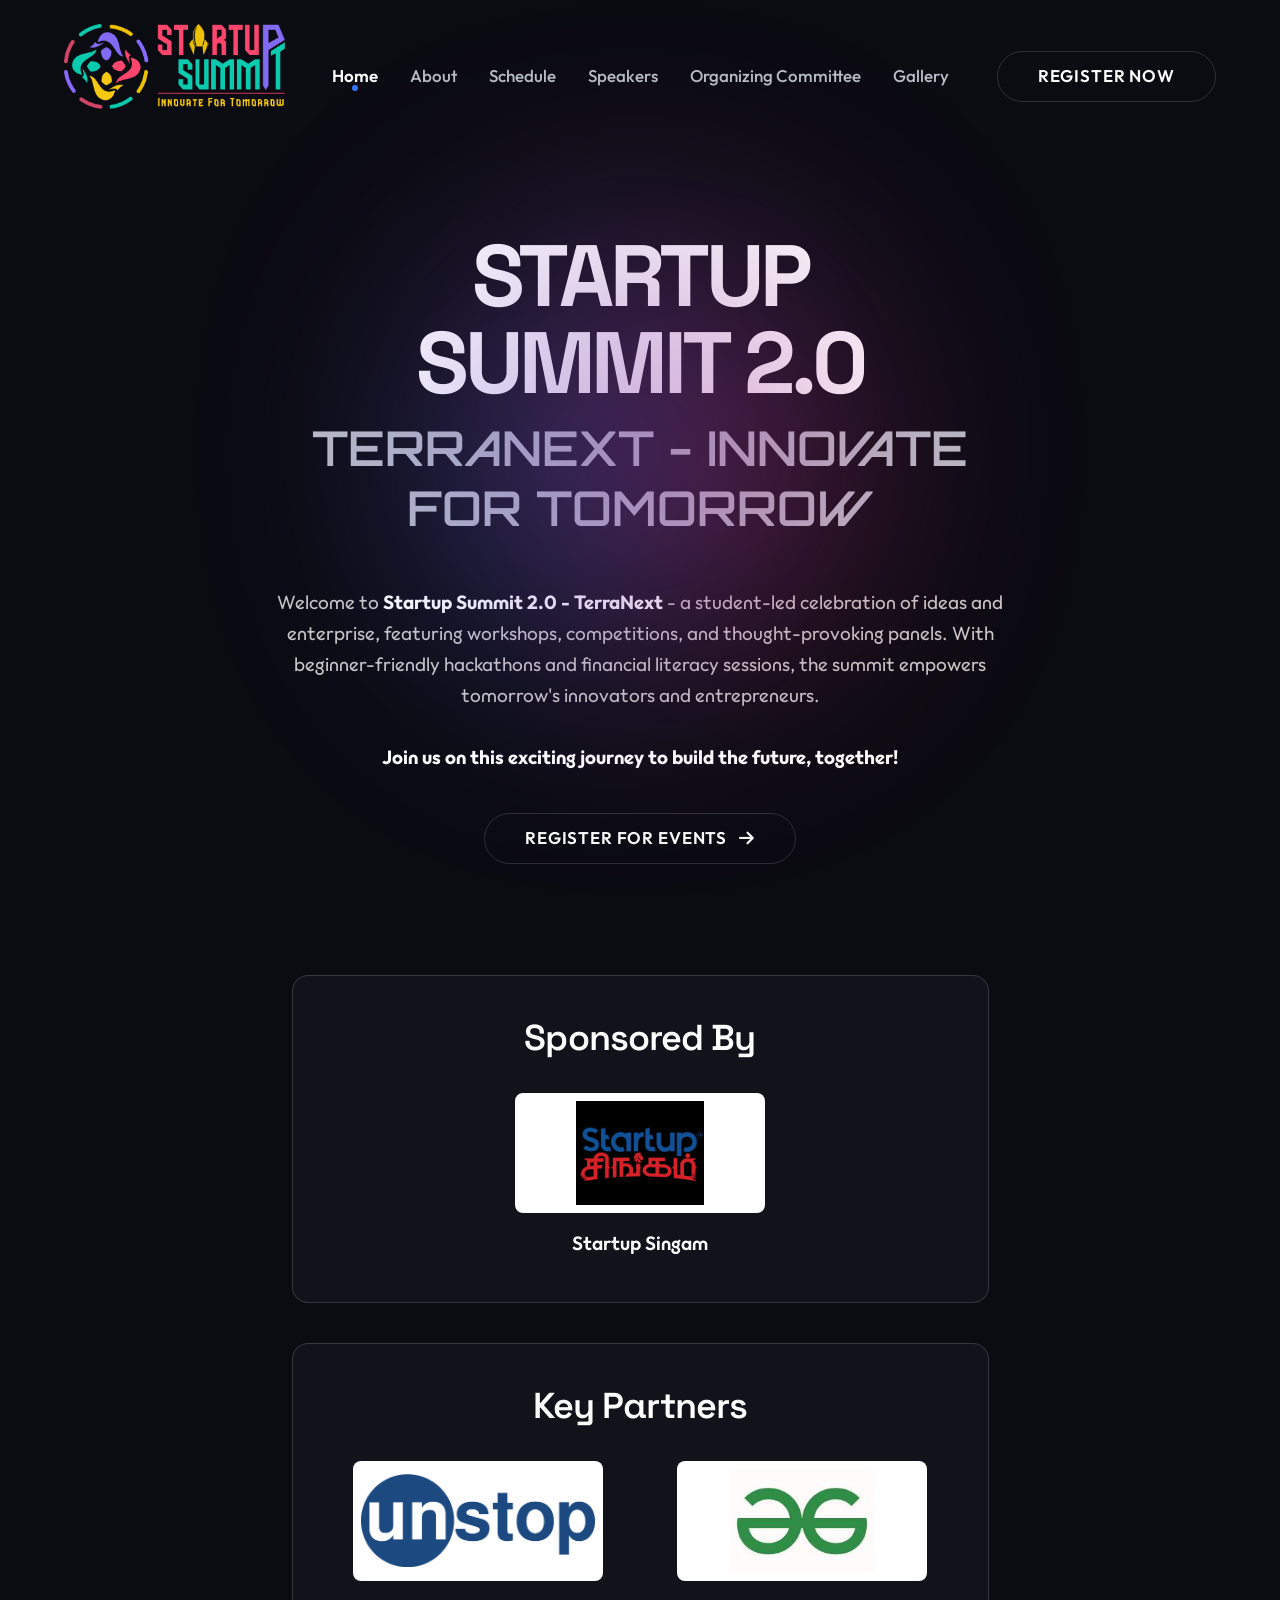
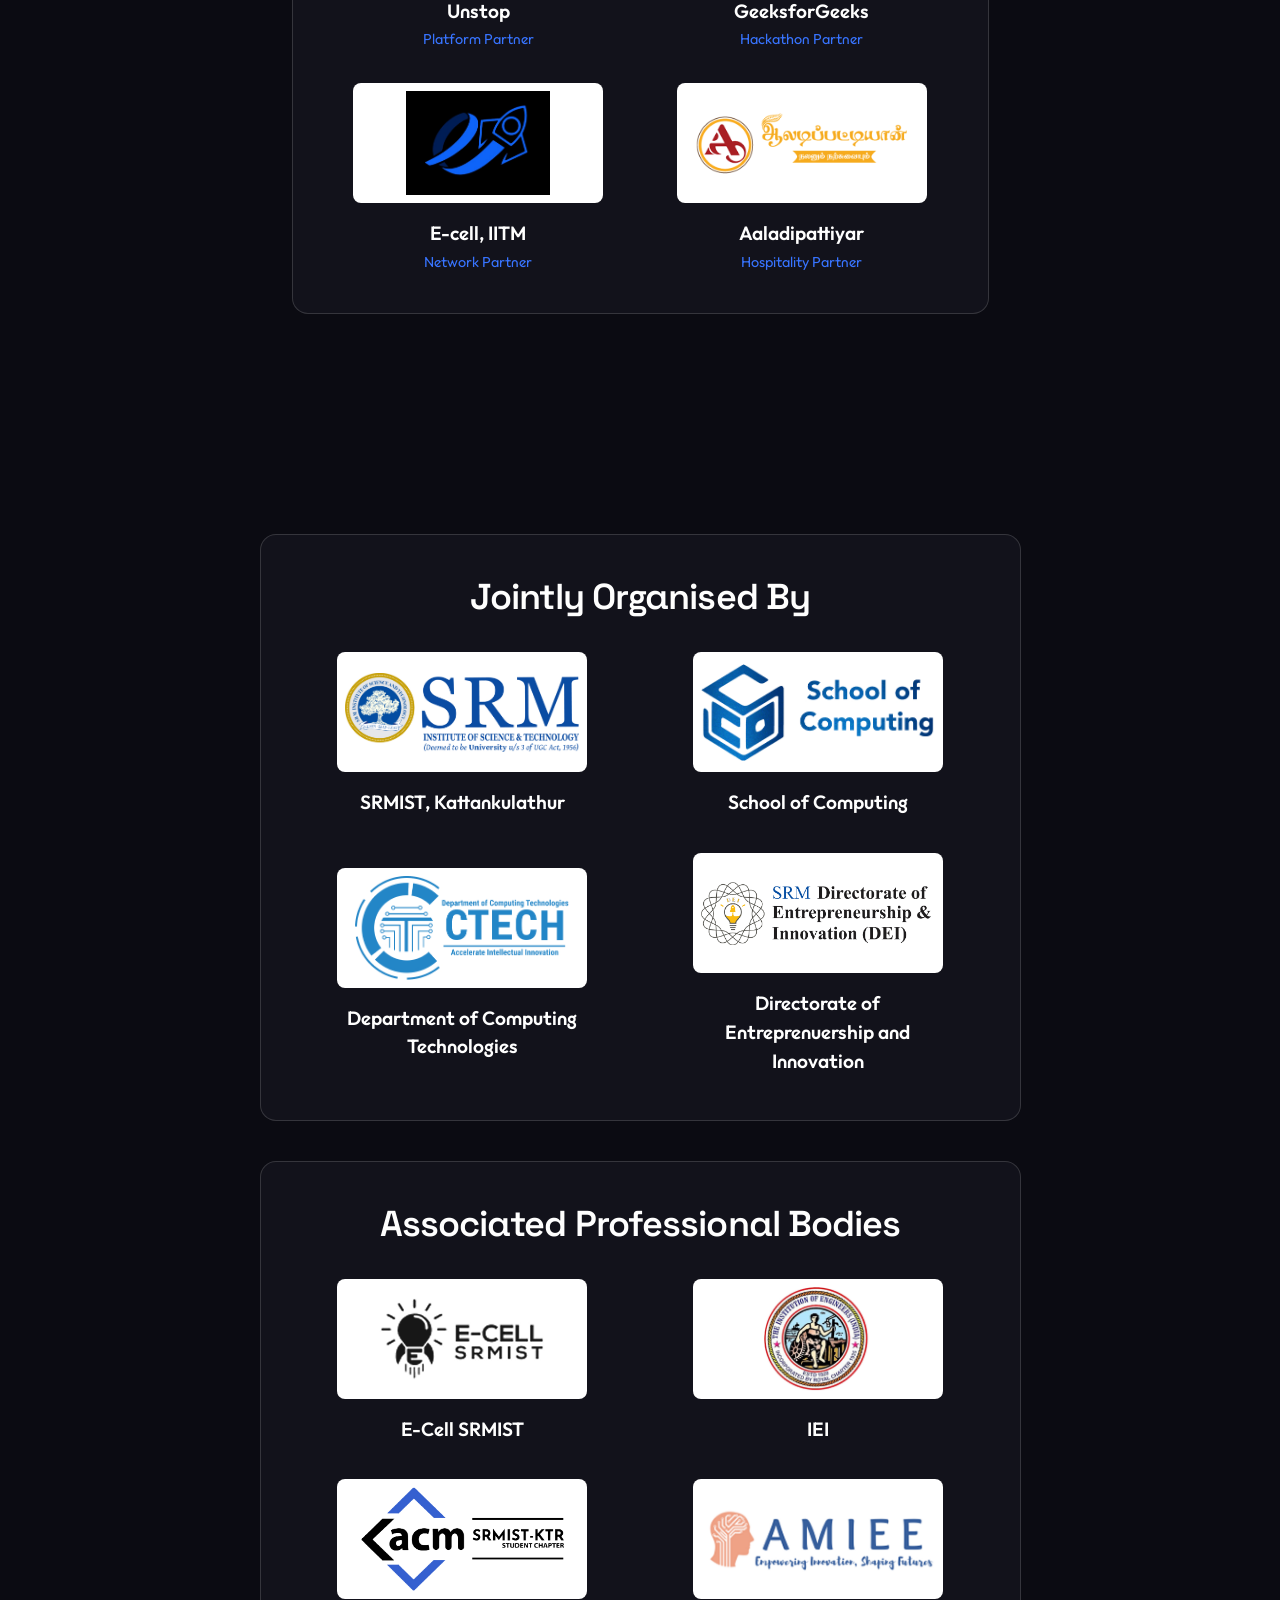
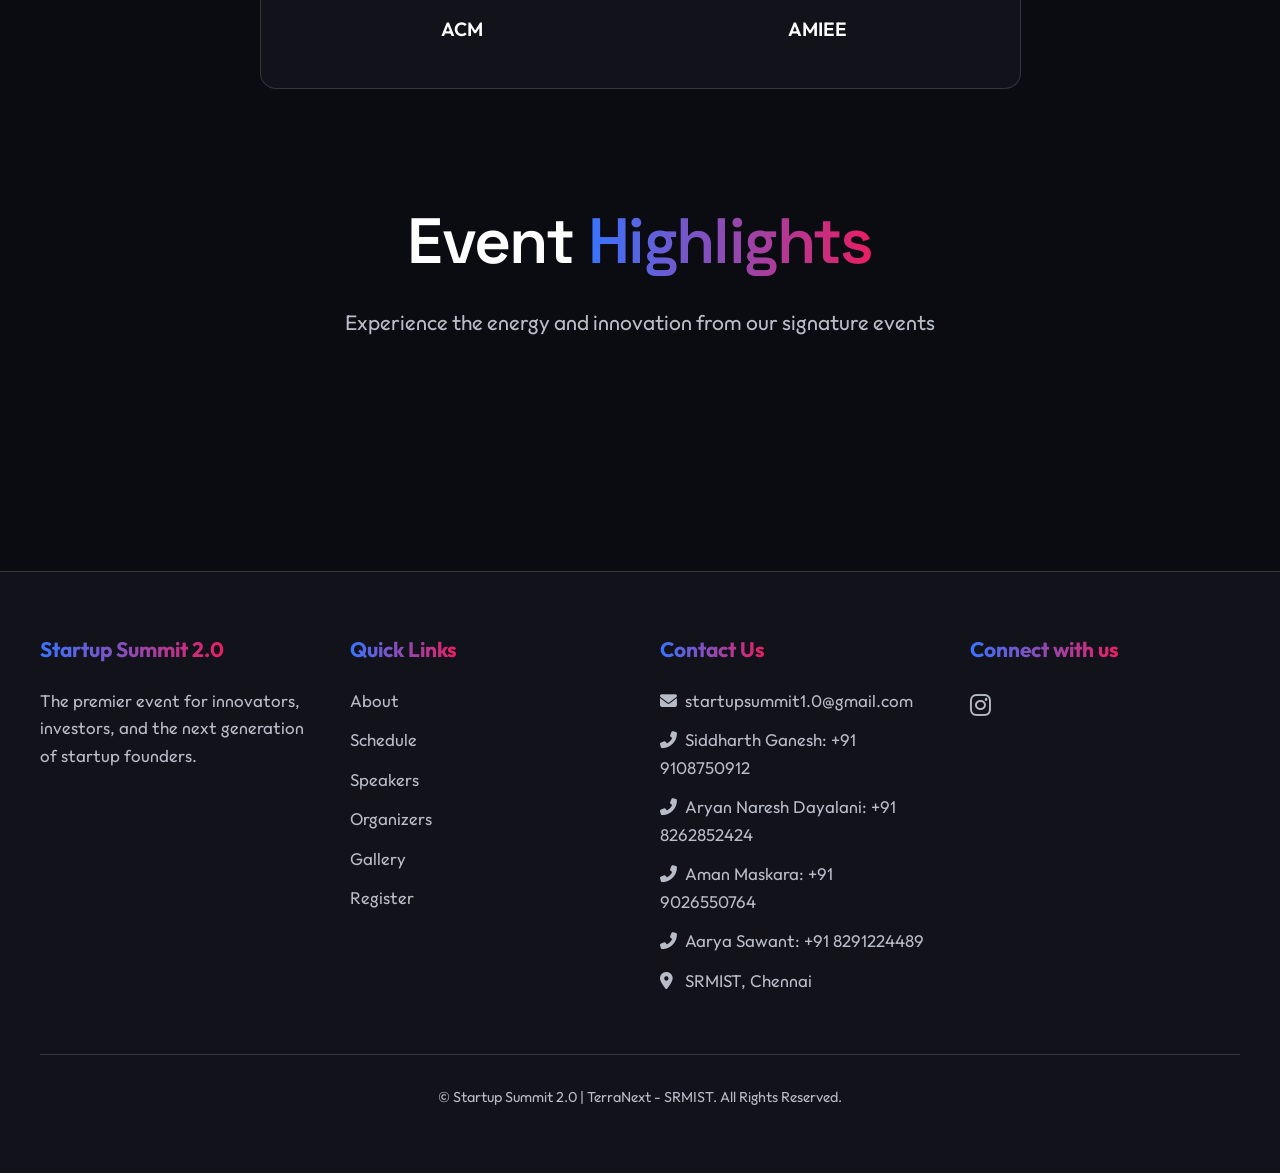
==== OfficialWebsite/index.html @ caea6891 "Update event schedule and key partners" ====
<!DOCTYPE html>
<html lang="en">
<head>
    <meta charset="UTF-8">
    <meta name="viewport" content="width=device-width, initial-scale=1.0">
    <title>Startup Summit 2.0 | TerraNext</title>
    <link rel="icon" href="photos/logo/favicon.png">
    <script src="https://cdnjs.cloudflare.com/ajax/libs/three.js/r128/three.min.js"></script>

    
    <link rel="preconnect" href="https://fonts.googleapis.com">
    <link rel="preconnect" href="https://fonts.gstatic.com" crossorigin>
    <!-- Personality-Rich Font Stack for Startup Summit -->
    <link href="https://fonts.googleapis.com/css2?family=Space+Grotesk:wght@300;400;500;600;700&display=swap" rel="stylesheet">
    <link href="https://fonts.googleapis.com/css2?family=Outfit:wght@100;200;300;400;500;600;700;800;900&display=swap" rel="stylesheet">
    <link href="https://fonts.googleapis.com/css2?family=JetBrains+Mono:ital,wght@0,100;0,200;0,300;0,400;0,500;0,600;0,700;0,800;1,100;1,200;1,300;1,400;1,500;1,600;1,700;1,800&display=swap" rel="stylesheet">
    <link href="https://fonts.googleapis.com/css2?family=Orbitron:wght@400;500;600;700;800;900&display=swap" rel="stylesheet">
    <link rel="stylesheet" href="https://cdnjs.cloudflare.com/ajax/libs/font-awesome/6.5.1/css/all.min.css">

    <link rel="stylesheet" href="css/styles.css">
</head>
<body>
    <div id="three-canvas-container" style="position:fixed; left:0; top:0; width:100vw; height:100vh; z-index:-1;"></div>
    <nav class="navbar" id="navbar">
        <div class="nav-container">
             <a href="#home" class="nav-logo page-router">
                 <img src="summit-logo.png" alt="Startup Summit Logo">
             </a>

            <button class="hamburger" id="hamburger" aria-label="Toggle Menu">
                <span></span>
                <span></span>
                <span></span>
            </button>

            <div class="mobile-menu" id="mobile-menu">
                <ul class="nav-links">
                    <li><a href="#home" class="nav-link page-router active">Home</a></li>
                    <li><a href="#about" class="nav-link page-router">About</a></li>
                    <li><a href="#schedule" class="nav-link page-router">Schedule</a></li>
                    <li><a href="#speakers" class="nav-link page-router">Speakers</a></li>
                    <li><a href="#OrganizingComittee" class="nav-link page-router">Organizing Committee</a></li>
                    <li><a href="#Gallery" class="nav-link page-router">Gallery</a></li>
                    <li><a href="#registration" class="nav-link page-router register-mobile">Register Now</a></li>
                </ul>
            </div>

            <ul class="nav-links desktop-nav">
                <li><a href="#home" class="nav-link page-router active">Home</a></li>
                <li><a href="#about" class="nav-link page-router">About</a></li>
                <li><a href="#schedule" class="nav-link page-router">Schedule</a></li>
                <li><a href="#speakers" class="nav-link page-router">Speakers</a></li>
                <li><a href="#OrganizingComittee" class="nav-link page-router">Organizing Committee</a></li>
                <li><a href="#Gallery" class="nav-link page-router">Gallery</a></li>
            </ul>
            <a href="#registration" class="btn page-router desktop-register">Register Now</a>
        </div>
    </nav>
    
    <main>
        <section id="home" class="page active">
            <div class="hero">
                <div id="aurora-blob"></div>
                <div class="hero-content">
                <h1 class="hero-title">STARTUP SUMMIT 2.0</h1>
                <h3 class="hero-sub-title">TerraNext - Innovate For Tomorrow</h3>
                <br>
                <p style="color: #cac7c7;"class="hero-subtitle">
                    Welcome to <strong style="color:#fff">Startup Summit 2.0 - TerraNext</strong> - a student-led celebration of ideas and enterprise, featuring workshops, competitions, and thought-provoking panels. With beginner-friendly hackathons and financial literacy sessions, the summit empowers tomorrow's innovators and entrepreneurs. <br><br> <strong style="color:#fff">Join us on this exciting journey to build the future, together!</strong>
                </p>
                <div class="hero-cta">
                    <a href="#registration" class="btn page-router">Register For Events <i class="fas fa-arrow-right"></i></a>
                </div>
                <br>
                <br>
                <div class="container" style="padding-top: 0;">
    <section class="sponsors-section">
        
                <div class="sponsor-category-box reveal">
                <h3 class="committee-subheading">Sponsored By</h3>
                <div style="display: flex; justify-content: center;">
                    <div class="sponsor-card" >
                        <div class="sponsor-logo-wrapper">
                            <img src="photos/logo/startupSingam.jpg" alt="Startup Singam">
                        </div>
                        <h4>Startup Singam</h4>
                    </div>
                </div>
                </div>

        
            <div class="sponsor-category-box reveal">
                
                
                <h3 class="committee-subheading">Key Partners</h3>
                <div class="sponsors-grid sponsors-grid-2x2">
                    <div class="sponsor-card">
                        <div class="sponsor-logo-wrapper">
                            <img src="photos/logo/Unstop-Logo-Blue-Medium.png" alt="Unstop Logo">
                        </div>
                        <h4>Unstop</h4>
                        <p>Platform Partner</p>
                    </div>  
                    <div class="sponsor-card">
                        <div class="sponsor-logo-wrapper">
                            <img src="photos/logo/gfg.jpeg" alt="GeeksforGeeks Logo">
                        </div>
                        <h4>GeeksforGeeks</h4>
                        <p>Hackathon Partner</p>
                    </div>    
                    <div class="sponsor-card">
                        <div class="sponsor-logo-wrapper">
                            <img src="photos/logo/ecell.jpg" alt="Sponsor Logo">
                        </div>
                        <h4>E-cell, IITM</h4>
                        <p>Network Partner</p>
                    </div>    
                    <div class="sponsor-card">
                        <div class="sponsor-logo-wrapper">
                            <img src="photos/logo/Aaladipattiyar.png" alt="Aaladipattiyar Logo">
                        </div>
                        <h4>Aaladipattiyar</h4>
                        <p>Hospitality Partner</p>
                    </div>                    
                </div>
        </div>
    </div>
            

            <div class="sponsor-category-box reveal">
                <h3 class="committee-subheading">Jointly Organised By</h3>
                <div class="sponsors-grid sponsors-grid-2x2">
                    <div class="sponsor-card">
                        <div class="sponsor-logo-wrapper">
                            <img src="photos/logo/Original SRM LOGO.jpg" alt="SRM Logo">
                        </div>
                        <h4>SRMIST, Kattankulathur</h4>
                    </div>
                
                    <div class="sponsor-card">
                        <div class="sponsor-logo-wrapper">
                           <img src="photos/logo/original soc logo.jpg" alt="SOC Logo">
                        </div>
                        <h4>School of Computing</h4>
                
                    </div>
                    
                    <div class="sponsor-card">
                        <div class="sponsor-logo-wrapper">
                            <img src="photos/logo/CTECH DEPT LOGO - (FINAL).jpg" alt="CTECH Logo">
                        </div>
                        <h4>Department of Computing Technologies</h4>
                    </div>
                    <div class="sponsor-card">
                        <div class="sponsor-logo-wrapper">
                           <img src="photos/logo/Dei logo.jpg" alt="DEI Logo">
                        </div>
                        <h4>Directorate of Entreprenuership and Innovation</h4>
                    </div>
                </div>
            </div>

            <div class="sponsor-category-box reveal">
                <h3 class="committee-subheading">Associated Professional Bodies</h3>
                <div class="sponsors-grid sponsors-grid-2x2">
                    <div class="sponsor-card">
                        <div class="sponsor-logo-wrapper">
                             <img src="photos/logo/Ecell logo.jpg" alt="E-cell Logo">
                        </div>
                        <h4>E-Cell SRMIST</h4>
                    </div>
                    <div class="sponsor-card">
                        <div class="sponsor-logo-wrapper">
                             <img src="photos/logo/iei logo.jpg" alt="IEI Logo">
                        </div>
                        <h4>IEI</h4>
                    </div>
                    <div class="sponsor-card">
                        <div class="sponsor-logo-wrapper">
                           <img src="photos/logo/ACM LOGO.jpg" alt="ACM Logo">
                        </div>
                        <h4>ACM</h4>
                    </div>
                     <div class="sponsor-card">
                        <div class="sponsor-logo-wrapper">
                           <img src="photos/logo/Aimee-logo 2.jpg" alt="AMIEE Logo">
                        </div>
                        <h4>AMIEE</h4>
                    </div>
                </div>
            </div>
            
                <!-- Event Photos Carousel -->
                <div class="event-carousel-section reveal">
                    <h2 class="section-title">Event <span>Highlights</span></h2>
                    <p class="section-subtitle">Experience the energy and innovation from our signature events</p>
                    
                    <div class="carousel-container">
                        <div class="carousel-wrapper" id="carousel-wrapper">
                            <!-- Carousel slides will be dynamically inserted here -->
                        </div>
                        
                        <button class="carousel-nav prev" id="carousel-prev" aria-label="Previous Slide">
                            <i class="fas fa-chevron-left"></i>
                        </button>
                        <button class="carousel-nav next" id="carousel-next" aria-label="Next Slide">
                            <i class="fas fa-chevron-right"></i>
                        </button>
                    </div>
                    
                    <div class="carousel-indicators" id="carousel-indicators">
                        <!-- Indicators will be dynamically inserted here -->
                    </div>
                </div>
            </div>
        </section>
    </div>
        </section>

        <section id="about" class="page">
            <div class="container">
                <h2 class="section-title">About Startup <span> Summit 2.0</span></h2>
                <p class="section-subtitle">At the heart of the summit are six signature events that bring ideas to life, challenge perspectives, and spark meaningful connections. Each is designed to take you on a journey from shaping your first step, to sharing it with the world. These experiences offer something powerful — the chance to learn and connect.
                </p>
                
                <div class="features-grid reveal">
                    <div class="card feature-card">
                        <div class="card-content">
                            <div class="card-content-main">
                                <div class="icon"><i class="fas fa-lightbulb"></i></div>
                                <h3>Pravartan</h3>
                                <p>An immersive Agentic AI workshop that blends creative ideation, problem-solving exercises, and collaborative teamwork under experienced mentors' guidance.</p>
                            </div>
                            <button class="know-more-btn" onclick="openBrochure('pravartan')">Know More</button>
                        </div>
                    </div>
                     <div class="card feature-card">
                         <div class="card-content">
                            <div class="card-content-main">
                                <div class="icon"><i class="fas fa-seedling"></i></div>
                                <h3>Thalir</h3>
                                <p>A premier startup pitching event giving emerging innovators the stage to present groundbreaking concepts to investors, mentors, and industry leaders.</p>
                            </div>
                            <button class="know-more-btn" onclick="openBrochure('thalir')">Know More</button>
                         </div>
                    </div>
                     <div class="card feature-card">
                        <div class="card-content">
                            <div class="card-content-main">
                                <div class="icon"><i class="fas fa-users"></i></div>
                                <h3>Tharanga Sangamam</h3>
                                <p>A multidisciplinary panel discussion bringing together voices from academia, industry, and the startup ecosystem for insightful exchanges on innovation.</p>
                            </div>
                            <button class="know-more-btn" onclick="openBrochure('tharangam')">Know More</button>
                        </div>
                    </div>
                     <div class="card feature-card">
                        <div class="card-content">
                            <div class="card-content-main">
                                <div class="icon"><i class="fas fa-code"></i></div>
                                <h3>BharatBuild</h3>
                                <p>A high-energy hackathon for future techies to showcase problem-solving skills and creativity with minimal code.</p>
                            </div>
                            <button class="know-more-btn" onclick="openBrochure('bharatbuild')">Know More</button>
                        </div>
                    </div>
                     <div class="card feature-card">
                        <div class="card-content">
                            <div class="card-content-main">
                                <div class="icon"><i class="fas fa-coins"></i></div>
                                <h3>FinSmart</h3>
                                <p>A practical entrepreneurship ideathon and financial challenge designed specifically for future investors and entrepreneurs.</p>
                            </div>
                            <button class="know-more-btn" onclick="openBrochure('finsmart')">Know More</button>
                        </div>
                    </div>
                     <div class="card feature-card">
                        <div class="card-content">
                            <div class="card-content-main">
                                <div class="icon"><i class="fas fa-leaf"></i></div>
                                <h3>Pasumai Hackathon</h3>
                                <p>A green tech hackathon focusing on sustainable solutions, environmental innovation, clean technology, and eco-empowerment under TerraNext.</p>
                            </div>
                            <button class="know-more-btn" onclick="openBrochure('pasumai')">Know More</button>
                        </div>
                    </div>
                </div>

                <div class="metrics-grid reveal" style="margin-top: 6rem;">
                    <div class="metric-item"><h3>2000+</h3><p>Expected footfall</p></div>
                    <div class="metric-item"><h3>₹50K+</h3><p>Prizes and Rewards</p></div>
                    <div class="metric-item"><h3>20+</h3><p>Alliances</p></div>
                    <div class="metric-item"><h3>1L+</h3><p>Seed-Stage Support</p></div>
                </div>
            </div>
        </section>

        <section id="schedule" class="page">
            <div class="container">
                <h2 class="section-title">Event <span>Schedule</span></h2>
                <p class="section-subtitle">Join us for three exciting days of innovation from September 7-9, 2026</p>
                <div class="schedule-filters" id="schedule-filters"></div>
                
                <div id="schedule-all" class="schedule-tab-content active">
                    <div class="schedule-timeline" id="timeline-all"></div>
                </div>
                
                <div id="schedule-workshops" class="schedule-tab-content">
                    <div class="schedule-timeline" id="timeline-workshops"></div>
                </div>
                
                <div id="schedule-idea" class="schedule-tab-content">
                    <div class="schedule-timeline" id="timeline-idea"></div>
                </div>
                
                <div id="schedule-panel" class="schedule-tab-content">
                    <div class="schedule-timeline" id="timeline-panel"></div>
                </div>
                
                <div id="schedule-hackathon" class="schedule-tab-content">
                    <div class="schedule-timeline" id="timeline-hackathon"></div>
                </div>
            </div>
        </section>

        <section id="speakers" class="page">
            <div class="container">
                <h2 class="section-title">Featured <span>Speakers</span></h2>
                <p class="section-subtitle">Meet the visionaries, innovators, and industry leaders who will be sharing their insights and experiences at Startup Summit 1.0.</p>

                <div class="committee-category-box reveal">
                    <h3 class="committee-subheading">Panel 1 : Funding the Future: Seed to Series</h3>
                    <div>
                        <div class="speaker-row">
                            <div class="speaker-row-img">
                                <img src="photos/speakers/mariappan.jpg" alt="Speaker">
                            </div>
                            <div class="speaker-row-content">
                                <h3>Dr. Mariappan Vaithilingam</h3>
                                <p class="designation">Director Product Engineering - Brahmarsive</p>
                                <p class="bio">A visionary leader with 23+ years across academia and industry, he holds a Ph.D. in CSE from Anna University and has served with Anna University, Motorola, Amazon, Freshworks, and Uber. Currently Head of Product Engineering at Brahmarsive, he is also a researcher, IEEE Senior Member, council member, coach, and motivational speaker.</p>
                            </div>
                        </div>
                        <div class="speaker-row">
                            <div class="speaker-row-img">
                                <img src="photos/speakers/prasanna.png" alt="Speaker">
                            </div>
                            <div class="speaker-row-content">
                                <h3>Prasanna Venkatarathnam</h3>
                                <p class="designation">CMO & Co-founder - MangoPoint</p>
                                <p class="bio">Prasanna Venkatarathnam, CMO and co-founder of MangoPoint, blends global technology leadership with family farming heritage to create sustainable, chemical-free mango supply chains. His work champions responsible agriculture and innovative export solutions, connecting South Indian orchards to premium markets worldwide</p>
                            </div>
                        </div>
                         <div class="speaker-row">
                            <div class="speaker-row-img">
                                <img src="photos/speakers/umasankaran.jpg" alt="Speaker">
                            </div>
                            <div class="speaker-row-content">
                                <h3>Umasankaran P</h3>
                                <p class="designation">Founder & CEO of Startup News Tamil</p>
                                <p class="bio">P. Umasankaran is the Founder & CEO of Startup News Tamil and a mission-oriented Marketing and Communications leader with over 15 years of experience in building and executing integrated strategies. Known for leading teams with a collaborative yet decisive approach, he mentors talent, manages complex projects with precision, and brings a creative, diplomatic touch to communication and decision-making.</p>
                            </div>
                        </div>
                        <div class="speaker-row">
                            <div class="speaker-row-img">
                                <img src="photos/speakers/subalalitha.jpg" alt="Speaker">
                            </div>
                            <div class="speaker-row-content">
                                <h3>Dr. Subalalitha C N</h3>
                                <p class="designation">Professor, Department of Computing Technologies, Faculty of Engineering & Technology, Kattankulathur</p>
                                <p class="bio">Dr. Subalalitha C.N. is the Founder Director of FirstLanguage Technologies and a Professor at SRM, specializing in Natural Language Processing and Generative AI. A three-time research Gold Medalist and an NVIDIA DLI Ambassador, she is passionate about solving societal problems through Tamil Computing.</p>
                            </div>
                        </div>
                        
                       
                        

                    </div>
                </div>

                <div class="committee-category-box reveal">
                    <h3 class="committee-subheading">Panel 2 : The Founder's Diary: Lessons from the Field</h3>
                    <div>
                        <div class="speaker-row">
                            <div class="speaker-row-img">
                                <img src="photos/speakers/kartikeyan.jpg" alt="Speaker">
                            </div>
                            <div class="speaker-row-content">
                                <h3>Karthikeyan Selvaraj</h3>
                                <p class="designation">Co-Founder & CEO, Kreateworks India Pvt Ltd.</p>
                                <p class="bio">Karthikeyan Selvaraj is the Co-Founder & CEO of Kreateworks, a global consulting firm, and serves as the President of the Indo-Netherlands Business Association. With three decades of senior HR leadership at global firms like Shell, GE, and Ford, he is a recognized expert in human capital management and multinational strategy.</p>
                            </div>
                        </div>
                        <div class="speaker-row">
                            <div class="speaker-row-img">
                                <img src="photos/speakers/sumit.png" alt="Speaker">
                            </div>
                            <div class="speaker-row-content">
                                <h3>Sumit Anand</h3>
                                <p class="designation">Co-Founder, Rail Labs & Project Associate, CNDE-IIT Madras</p>
                                <p class="bio">As the Co-founder & Chief of Staff at Rail Labs, an IIT Madras deep-tech venture, Sumit Anand is building cutting-edge AI solutions for railway inspection and predictive maintenance. A Project Associate at IITM's CNDE Lab, his mission is to leverage technology to redefine railway safety and reliability on a global scale.</p>
                            </div>
                        </div>
                        <div class="speaker-row">
                            <div class="speaker-row-img">
                                <img src="photos/speakers/muthu.png" alt="Speaker">
                            </div>
                            <div class="speaker-row-content">
                                <h3>Muthu Kumar S.H.</h3>
                                <p class="designation">Founder of Vaan Megam Network</p>
                                <p class="bio">A telecom entrepreneur with over 25 years of experience, Mr. Muthu Kumar S.H. is the Founder of Vaan Megam Networks and heads India’s first 5G Core Security Lab at Pravartak. His career is marked by leadership at HCL-Cisco and Juniper, and he contributes to global standards while also having created the edtech platform, Mellifera.</p>
                            </div>
                        </div>
                        <div class="speaker-row">
                            <div class="speaker-row-img">
                                <img src="photos/speakers/aswini.png" alt="Speaker">
                            </div>
                            <div class="speaker-row-content">
                                <h3>Aswini Priyanka Rajendran </h3>
                                <p class="designation">Founder & CEO of ASSR Emphorium</p>
                                <p class="bio">Ms. Aswini Priyanka Rajendran is the award-winning Founder & CEO of ASSR Emphorium and a Certified Ethical Hacker with over 12 years of industry experience. A sought-after speaker and Gold Medalist from Anna University, she drives cybersecurity innovation and thought leadership across prestigious platforms like NITI AAYOG and IITM Pravartak.</p>
                            </div>
                        </div>
                        <div class="speaker-row">
                            <div class="speaker-row-img">
                                <img src="photos/speakers/Srijan.jpg" alt="Speaker">
                            </div>
                            <div class="speaker-row-content">
                                <h3>Srijan Tiwari </h3>
                                <p class="designation">Co-Founder TIQWorld Pvt Ltd, IIT Madras Entrepreneurial Research Scholar</p>
                                <p class="bio">As the Co-Founder of the IIT Madras-incubated venture TIQ World, he is pioneering a digital marketplace to revolutionize the NDE 4.0 and manufacturing quality industry. With an MS in Entrepreneurship from IIT Madras, he also serves as a dedicated mentor, conducting workshops in AI, ML, and Data Science.</p>
                            </div>
                        </div>
                    </div>
                </div>

                <div class="committee-category-box reveal">
                    <h3 class="committee-subheading">Panel 3 : Green Disruption: Building Sustainable Startups</h3>
                    <div>
                        <div class="speaker-row">
                            <div class="speaker-row-img">
                                <img src="photos/speakers/Bharatiraja.png" alt="Speaker">
                            </div>
                            <div class="speaker-row-content">
                                <h3>Dr. Bharatiraja C</h3>
                                <p class="designation">Centre Head - Centre of Electric Mobility</p>
                                <p class="bio">As the Head of the Centre for Electric Mobility at SRMIST, he is a globally recognized researcher ranked among the World's Top 2% of Scientists by Stanford University. Having secured over ₹15 Crores in grants, he spearheads innovation in EV technology, motor control, and charging infrastructure, while mentoring the next generation of engineers.</p>
                            </div>
                        </div>
                        <div class="speaker-row">
                            <div class="speaker-row-img">
                                <img src="photos/speakers/anbu.png" alt="Speaker">
                            </div>
                            <div class="speaker-row-content">
                                <h3>Anbumathi</h3>
                                <p class="designation">Founder of Resources Lifescience & Head of Business Strategies of inDERMA Medical Devices</p>
                                <p class="bio"> Being Founder of Resources Lifescience & Head of Business Strategies of inDERMA Medical Devices, Anbumathi is a seasoned Innovation Venture Catalyst and Design Thinking Expert. Recognized as a "Gems of Mentor" by NITI Aayog's Atal Innovation Mission, she applies a rigorous framework to help startups become scalable and investment-ready.</p>
                            </div>
                        </div>
                        <div class="speaker-row">
                            <div class="speaker-row-img">
                                <img src="photos/speakers/deepa.jpg" alt="Speaker">
                            </div>
                            <div class="speaker-row-content">
                                <h3>Deepa Sai</h3>
                                <p class="designation">Director, EcoHQ | TN W.O.M.E.N | Zha VC</p>
                                <p class="bio">Deepa Sai is a systems thinker who advises leaders and investors on climate, sustainability, and emerging tech, working at the intersection of capital and community. Through strategic directorial roles at EcoHQ, TN W.O.M.E.N, and Zha VC, she builds equitable ecosystems designed for lasting impact and social progress.</p>
                            </div>
                        </div>
                        <div class="speaker-row">
                            <div class="speaker-row-img">
                                <img src="photos/speakers/dhanush.jpg" alt="Speaker">
                            </div>
                            <div class="speaker-row-content">
                                <h3>Dhanush RA</h3>
                                <p class="designation">Serial Entrepreneur | Founder of HyKrops Farm, Marabanu, and ShroomaNova | Research Intern at Harvard Medical School</p>
                                <p class="bio">Dhanush RA is a serial entrepreneur and the founder of HyKrops Farm, Marabanu, and ShroomaNova, focusing on sustainable agriculture, agritech, and community empowerment. With a background in Genetic Engineering from SRMIST and experience as a research intern at Harvard Medical School, he is dedicated to driving innovation in eco-friendly farming and building startup ecosystems in Tier 2 and Tier 3 cities.</p>
                            </div>
                        </div>
                    </div>
                </div>

                <div class="committee-category-box reveal">
                    <h3 class="committee-subheading">Panel 4 : Empowering Womenpreneurs</h3>
                    <div>
                        <div class="speaker-row">
                            <div class="speaker-row-img">
                                <img src="photos/speakers/Nisha.png" alt="Speaker">
                            </div>
                            <div class="speaker-row-content">
                                <h3>Dr. Nisha Ashokan</h3>
                                <p class="designation">Directorate of Student Affairs,SRMIST, Chennai</p>
                                <p class="bio">Dr. Nisha Ashokan is an Assistant Professor in Economics and Entrepreneurship at SRMIST with nearly three decades of distinguished academic experience. Her career includes teaching at Hannam University in South Korea, with her research and mentorship focused on the fields of entrepreneurship and business.</p>
                            </div>
                        </div>
                        <div class="speaker-row">
                            <div class="speaker-row-img">
                                <img src="photos/speakers/uma.png" alt="Speaker">
                            </div>
                            <div class="speaker-row-content">
                                <h3>Dr. Uma Maheswari P</h3>
                                <p class="designation">Chief Executive Officer AIC ACE, Amrita Vishwa Vidhyapeetham</p>
                                <p class="bio">Dr. Uma Maheswari P is a pioneering startup ecosystem builder, having served as the first and former CEO of both TN RISE and the Anna Incubator. She is a proven leader in establishing successful incubators and shaping policies that foster innovation and support women's entrepreneurship at a national level.</p>
                            </div>
                        </div>
                        <div class="speaker-row">
                            <div class="speaker-row-img">
                                <img src="photos/speakers/janani.jpg" alt="Speaker">
                            </div>
                            <div class="speaker-row-content">
                                <h3>Janani Porkodi</h3>
                                <p class="designation">Founder, Mystique Gifts | Podcaster, Magic 20 Tamil</p>
                                <p class="bio">Janani Porkodi, founder of Mystique, has redefined gifting in India by creating a successful enterprise celebrated for sustainable, artisan-crafted products and innovative, bespoke solutions for over 20 corporate clients. Her achievements span award-winning project leadership, championing eco-friendly business models, and inspiring women entrepreneurs nationwide</p>
                            </div>
                        </div>
                        <div class="speaker-row">
                            <div class="speaker-row-img">
                                <img src="photos/speakers/saranya.png" alt="Speaker">
                            </div>
                            <div class="speaker-row-content">
                                <h3>Saranya Selvapandiyaan</h3>
                                <p class="designation">Founder Teamblue Part Time Jobs Private Limited </p>
                                <p class="bio">As the founder of Part Timer, Saranya Selvapandiyaan is pioneering a first-of-its-kind gig economy platform in India to empower the nation's youth. An MBA from the National University of Singapore, her journey also includes co-founding the successful hospitality marketplace, Elitedining Private Limited.</p>
                            </div>
                        </div>
                        
                    </div>
                </div>

                 <!--<p class="section-subtitle" style="margin-top: 4rem;">Full speaker lineup coming soon... Stay tuned for updates!</p>-->
             </div>
        </section>

        <section id="OrganizingComittee" class="page">
            <div class="container">
                <h2 class="section-title">Meet the <span>Organizing Committee</span></h2>
                <div class="committee-filters" id="committee-filters">
                    <button class="filter-btn active" data-filter="faculty">Committee</button>
                    <button class="filter-btn" data-filter="students">Students</button>
                </div>

                <div id="committee-faculty" class="team-grid committee-tab-content active">
                    <!-- Student content is rendered here by the script -->
                </div>

                <div id="committee-students" class="team-grid committee-tab-content">
                    <!-- The new script will render categorized faculty members here -->
                </div>
            </div>
        </section>
        
        <section id="Gallery" class="page">
            <div class="container">
                <h2 class="section-title">Event <span>Gallery</span></h2>
                <p class="section-subtitle">A glimpse into the energy, connections, and innovation from our past events.</p>
                <br>
                
                <div id="gallery-container">
                    <!-- Gallery will be rendered here -->
                </div>
            </div>
        </section>

        <section id="registration" class="page">
             <div class="container">
                <h2 class="section-title">Register for the <span>Events</span></h2>
                <p class="section-subtitle">Choose an event below to secure your spot. All registrations and related matters will be handled on Unstop. </p>
                <div class="events-grid" id="events-grid-container">
                    </div>
            </div>
        </section>

        <!-- Dynamic Event Detail Pages Container -->
        <div id="dynamic-event-pages"></div>
    </main>

    <footer class="site-footer" id="contact">
        <div class="footer-grid">
            <div class="footer-col">
                <h4>Startup Summit 2.0</h4>
                <p>The premier event for innovators, investors, and the next generation of startup founders.</p>
            </div>
             <div class="footer-col">
                <h4>Quick Links</h4>
                <ul>
                    <li><a href="#about" class="page-router">About</a></li>
                    <li><a href="#schedule" class="page-router">Schedule</a></li>
                    <li><a href="#speakers" class="page-router">Speakers</a></li>
                    <li><a href="#OrganizingComittee" class="page-router">Organizers</a></li>
                    <li><a hre
                        3f="#Gallery" class="page-router">Gallery</a></li>
                    <li><a href="#registration" class="page-router">Register</a></li>
                </ul>
            </div>
            <div class="footer-col">
                <h4>Contact Us</h4>
                <ul>
                    <li><i class="fas fa-envelope" style="margin-right: 0.5rem;"></i>startupsummit1.0@gmail.com</li>
                    <li><i class="fas fa-phone-alt" style="margin-right: 0.5rem;"></i>Siddharth Ganesh: +91 9108750912</li>
                    <li><i class="fas fa-phone-alt" style="margin-right: 0.5rem;"></i>Aryan Naresh Dayalani: +91 8262852424</li>
                    <li><i class="fas fa-phone-alt" style="margin-right: 0.5rem;"></i>Aman Maskara: +91 9026550764</li>
                    <li><i class="fas fa-phone-alt" style="margin-right: 0.5rem;"></i>Aarya Sawant: +91 8291224489</li>
                    <li><i class="fas fa-map-marker-alt" style="margin-right: 0.5rem;"></i> SRMIST, Chennai</li>
                </ul>
            </div>
            <div class="footer-col">
                <h4>Connect with  us</h4>
                <div class="footer-socials">
                    <a href="https://www.instagram.com/startupsummitsrm/"><i class="fab fa-instagram"></i></a>
                </div>
            </div>
        </div>
        <div class="footer-bottom">
            © Startup Summit 2.0 | TerraNext - SRMIST. All Rights Reserved.
        </div>
    </footer>
    
    <script type="module" src="js/app.js"></script>

<!-- Brochure Modal -->
<div id="brochureModal" class="modal">
    <div class="modal-content">
        <button class="close-modal" onclick="closeBrochure()">&times;</button>
        <img id="modalImage" class="modal-image" src="" alt="Event Brochure" />
    </div>
</div>

</body>
</html>
---- OfficialWebsite/css/styles.css ----
:root {
    --bg-main: #0B0B12;
    --bg-card: #1A1A24;
    --bg-card-transparent: rgba(26, 26, 36, 0.5);
    --border-color: rgba(255, 255, 255, 0.15);
    --text-primary: #FEFEFE;
    --text-secondary: #B8BCC6;
    --text-tertiary: #9CA3AF;
    --text-muted: #6B7280;
    --accent-1: #3874FF;
    --accent-2: #8E44AD;
    --accent-3: #E91E63;
    /* Personality-Rich Font System for Startup Innovation */
    --font-display: 'Space Grotesk', -apple-system, BlinkMacSystemFont, 'Segoe UI', system-ui, sans-serif;
    --font-body: 'Outfit', -apple-system, BlinkMacSystemFont, 'Segoe UI', system-ui, sans-serif;
    --font-mono: 'JetBrains Mono', 'SF Mono', Monaco, 'Cascadia Code', 'Roboto Mono', Consolas, 'Courier New', monospace;
    --font-tech: 'Orbitron', 'Space Grotesk', monospace;
    
    /* Legacy fallback */
    --font-main: var(--font-body);
    --shadow: 0px 8px 32px rgba(0, 0, 0, 0.2);
    --gradient-aurora: conic-gradient(from 180deg at 50% 50%, #3874FF 0%, #8E44AD 50%, #E91E63 100%);
    --gradient-button: linear-gradient(90deg, var(--accent-1), var(--accent-2), var(--accent-3));
    
    /* Enhanced Typography Scale - Based on Perfect Fourth (1.333) */
    --text-xs: clamp(0.75rem, 0.69rem + 0.28vw, 0.84rem);
    --text-sm: clamp(0.875rem, 0.81rem + 0.33vw, 0.94rem);
    --text-base: clamp(1rem, 0.93rem + 0.37vw, 1.06rem);
    --text-lg: clamp(1.125rem, 1.04rem + 0.42vw, 1.19rem);
    --text-xl: clamp(1.25rem, 1.15rem + 0.47vw, 1.31rem);
    --text-2xl: clamp(1.5rem, 1.37rem + 0.63vw, 1.69rem);
    --text-3xl: clamp(1.875rem, 1.69rem + 0.93vw, 2.25rem);
    --text-4xl: clamp(2.25rem, 1.99rem + 1.31vw, 3rem);
    --text-5xl: clamp(3rem, 2.65rem + 1.75vw, 4rem);
    --text-6xl: clamp(3.75rem, 3.19rem + 2.81vw, 5.63rem);
    
    /* Line Heights for Optimal Readability */
    --leading-none: 1;
    --leading-tight: 1.25;
    --leading-snug: 1.375;
    --leading-normal: 1.5;
    --leading-relaxed: 1.625;
    --leading-loose: 2;
    
    /* Letter Spacing for Better Typography */
    --tracking-tighter: -0.05em;
    --tracking-tight: -0.025em;
    --tracking-normal: 0em;
    --tracking-wide: 0.025em;
    --tracking-wider: 0.05em;
    --tracking-widest: 0.1em;
    
    /* Optimal Reading Measures */
    --measure-narrow: 20ch;
    --measure-base: 65ch;
    --measure-wide: 75ch;
}

* { margin: 0; padding: 0; box-sizing: border-box; }

html { 
    scroll-behavior: smooth;
    text-size-adjust: 100%;
    -webkit-text-size-adjust: 100%;
}

body {
    font-family: var(--font-body);
    font-size: var(--text-base);
    font-weight: 400;
    line-height: var(--leading-normal);
    letter-spacing: var(--tracking-normal);
    background-color: var(--bg-main);
    color: var(--text-primary);
    overflow-x: hidden;
    
    /* Enhanced Text Rendering for Premium Feel */
    -webkit-font-smoothing: antialiased;
    -moz-osx-font-smoothing: grayscale;
    text-rendering: optimizeLegibility;
    font-optical-sizing: auto;
    
    /* OpenType Features for Better Typography */
    font-feature-settings: 
        "kern" 1,           /* Kerning */
        "liga" 1,           /* Standard ligatures */
        "clig" 1,           /* Contextual ligatures */
        "calt" 1,           /* Contextual alternates */
        "cv01" 1,           /* Character variants */
        "ss01" 1;           /* Stylistic sets */
    
    font-variant-ligatures: common-ligatures contextual;
    font-variant-numeric: proportional-nums;
}
::-webkit-scrollbar { width: 8px; }
::-webkit-scrollbar-track { background: var(--bg-main); }
::-webkit-scrollbar-thumb { background: var(--border-color); border-radius: 4px; }


/* HERO & AURORA BLOB */
.hero { 
    margin-top: 200px;
    position: relative; 
    display: flex; 
    align-items: center; 
    justify-content: center; 
    overflow: hidden; 
}
#aurora-blob {
    background: var(--gradient-aurora);
    height: 400px; aspect-ratio: 1; position: fixed; left: 50%; top: 50%;
    transform: translate(-50%, -50%); border-radius: 50%;
    filter: blur(120px); z-index: 1001; opacity: 0.5; pointer-events: none;
    transition: all 0.3s ease;
}
.hero-content { 
    position: relative; 
    z-index: 1; 
    text-align: center; 
    padding: 2rem;
    max-width: var(--measure-wide);
    margin: 0 auto;
}

.hero-title { 
    font-family: var(--font-display);
    font-size: var(--text-6xl); 
    font-weight: 700; 
    letter-spacing: var(--tracking-tighter); 
    line-height: var(--leading-none); 
    margin-bottom: 0.75rem;
    text-wrap: balance;
    font-feature-settings: "ss01" 1, "ss02" 1, "cv01" 1;
    /* Space Grotesk personality features */
    font-variant-caps: normal;
}

.hero-sub-title { 
    font-family: var(--font-tech);
    font-size: var(--text-4xl); 
    font-weight: 600; 
    letter-spacing: var(--tracking-normal); 
    line-height: var(--leading-tight); 
    margin-bottom: 1.5rem;
    color: var(--text-secondary);
    text-wrap: balance;
    text-transform: uppercase;
    /* Orbitron futuristic feel for tagline */
    font-feature-settings: "ss01" 1;
}

.hero-subtitle { 
    font-size: var(--text-lg); 
    color: var(--text-secondary); 
    max-width: var(--measure-base); 
    margin: 0 auto 2.5rem; 
    line-height: var(--leading-relaxed);
    font-weight: 400;
    text-wrap: pretty;
}
.hero-cta { margin-top: 2rem; }

/* GENERAL & UI */
.container { max-width: 1200px; margin: 0 auto; padding: 120px 2rem;  }
.page { display: none; }
.page.active { display: block; animation: fadeIn 1s forwards; }
@keyframes fadeIn { from { opacity: 0; transform: translateY(20px); } to { opacity: 1; transform: translateY(0); } }

.section-title { 
    font-family: var(--font-display);
    font-size: var(--text-5xl); 
    font-weight: 600; 
    text-align: center; 
    letter-spacing: var(--tracking-tight); 
    line-height: var(--leading-tight);
    margin-bottom: 1.5rem;
    text-wrap: balance;
    /* Space Grotesk distinctive features */
    font-feature-settings: "ss01" 1, "ss02" 1, "cv01" 1;
}

.section-title span { 
    background: linear-gradient(90deg, var(--accent-1), var(--accent-3)); 
    -webkit-background-clip: text; 
    background-clip: text; 
    color: transparent; 
}

.section-subtitle { 
    font-size: var(--text-xl); 
    max-width: var(--measure-base); 
    text-align: center; 
    margin: 0 auto 4rem; 
    color: var(--text-secondary); 
    line-height: var(--leading-relaxed);
    font-weight: 400;
    text-wrap: pretty;
}

/* --- PERSONALITY-RICH BUTTON TYPOGRAPHY --- */
.btn {
    padding: 1rem 2.5rem;
    border-radius: 50px;
    font-family: var(--font-body);
    font-size: var(--text-base);
    font-weight: 600;
    letter-spacing: var(--tracking-wider);
    line-height: var(--leading-none);
    text-decoration: none;
    text-transform: uppercase;
    display: inline-flex;
    align-items: center;
    justify-content: center;
    gap: .75rem;
    cursor: pointer;
    color: var(--text-primary);
    background: transparent;
    border: 1px solid var(--border-color);
    transition: all 0.4s cubic-bezier(0.4, 0, 0.2, 1);
    position: relative;
    /* Outfit button personality */
    font-feature-settings: "ss01" 1, "cv01" 1;
}
.btn:hover {
    background: var(--gradient-button);
    border-color: transparent;
    transform: scale(1.05) translateY(-2px);
    box-shadow: 0 0 20px rgba(142, 68, 173, 0.5), 0 0 30px rgba(233, 30, 99, 0.4);
}

/* NAVIGATION */
.navbar { position: fixed; top: 0; left: 0; right: 0; z-index: 1000; padding: 1.5rem 5%; transition: background 0.3s ease; }
.navbar.scrolled { background: transparent; backdrop-filter: blur(10px); -webkit-backdrop-filter: blur(10px); }
.nav-container { display: flex; justify-content: space-between; align-items: center; max-width: 1200px; margin: 0 auto; }
 .nav-logo { 
     font-family: var(--font-display);
     font-weight: 700; 
     font-size: var(--text-2xl); 
     text-decoration: none; 
     color: var(--text-primary); 
     letter-spacing: var(--tracking-tight);
     line-height: var(--leading-none);
     /* Space Grotesk brand personality */
     font-feature-settings: "ss01" 1, "ss02" 1;
}
 .nav-logo img {
     height: 85px;
     margin-bottom: 15px;
     width: auto;
 }
.nav-links { display: flex; list-style: none; gap: 2rem; }
.nav-link { 
    color: var(--text-secondary); 
    text-decoration: none; 
    font-size: var(--text-base);
    font-weight: 500; 
    letter-spacing: var(--tracking-normal);
    line-height: var(--leading-none);
    position: relative; 
    transition: all 0.3s cubic-bezier(0.4, 0, 0.2, 1);
    font-feature-settings: "case" 1;
}
.nav-link:hover { color: var(--text-primary); }
.nav-link.active { color: var(--text-primary); font-weight: 600; }
.nav-link.active::after { content: ''; position: absolute; bottom: -5px; left: 50%; transform: translateX(-50%); width: 6px; height: 6px; border-radius: 50%; background: var(--accent-1); }

/* CARD WITH GLOWING BORDER */
.card { background: var(--bg-card); border: 1px solid var(--border-color); border-radius: 16px; padding: 2rem; position: relative; overflow: hidden; transition: transform 0.3s ease, box-shadow 0.3s ease; text-decoration: none; color: var(--text-primary); }
.card::before { content: ""; position: absolute; top: 0; left: 0; right: 0; bottom: 0; border-radius: 16px; padding: 1px; background: var(--gradient-aurora); -webkit-mask: linear-gradient(#fff 0 0) content-box, linear-gradient(#fff 0 0); -webkit-mask-composite: xor; mask: linear-gradient(#fff 0 0) content-box, linear-gradient(#fff 0 0); mask-composite: exclude; opacity: 0; transition: opacity 0.4s ease; pointer-events: none; }
.card:hover { transform: translateY(-5px); box-shadow: 0 10px 30px rgba(0,0,0,0.3); border-color: transparent; }
.card:hover::before { opacity: 1; }

/* KNOW MORE BUTTON STYLES */
.know-more-btn {
    background: linear-gradient(45deg, var(--accent-1), var(--accent-2));
    border: none;
    color: white;
    padding: 0.75rem 1.5rem;
    border-radius: 25px;
    font-size: 0.9rem;
    font-weight: 600;
    cursor: pointer;
    transition: all 0.3s ease;
    margin-top: 1rem;
    font-family: var(--font-body);
    text-transform: uppercase;
    letter-spacing: 0.5px;
    position: relative;
    z-index: 10;
    pointer-events: auto;
}
.know-more-btn:hover {
    transform: translateY(-2px);
    box-shadow: 0 8px 20px rgba(86, 116, 255, 0.4);
    background: linear-gradient(45deg, var(--accent-2), var(--accent-1));
}
.know-more-btn:active {
    transform: translateY(0);
}

/* --- WHY ATTEND SECTION & METRICS (CORRECTED LAYOUT) --- */
.features-grid {
    display: flex;
    flex-wrap: wrap;
    justify-content: center;
    gap: 2rem;
    align-items: stretch; /* Make all cards same height */
}

.features-grid .feature-card {
    text-align: center;
    flex: 0 1 350px; /* This controls the card size */
    display: flex;
    flex-direction: column;
}

.feature-card .icon { 
    font-size: 2.5rem; 
    color: var(--accent-1); 
    margin-bottom: 1.5rem; 
}

.feature-card h3 { 
    font-size: var(--text-2xl); 
    margin-bottom: 1rem; 
    font-weight: 700;
    line-height: var(--leading-tight);
    letter-spacing: var(--tracking-normal);
    text-wrap: balance;
}

.feature-card p { 
    color: var(--text-secondary); 
    line-height: var(--leading-relaxed); 
    font-size: var(--text-base);
    text-wrap: pretty;
    max-width: var(--measure-narrow);
    margin: 0 auto;
}
  
.metrics-grid { 
    display: grid; 
    grid-template-columns: repeat(auto-fit, minmax(200px, 1fr)); 
    gap: 2rem; 
    text-align: center; 
}

.metric-item h3 { 
    font-family: var(--font-tech);
    font-size: var(--text-5xl); 
    font-weight: 700; 
    background: linear-gradient(90deg, var(--accent-1), var(--accent-3)); 
    -webkit-background-clip: text; 
    background-clip: text; 
    color: transparent; 
    line-height: var(--leading-none); 
    letter-spacing: var(--tracking-normal);
    /* Orbitron futuristic feel for metrics */
    font-feature-settings: "tnum" 1, "ss01" 1;
    margin-bottom: 0.5rem;
    text-transform: uppercase;
}

.metric-item p { 
    text-transform: uppercase; 
    font-weight: 600; 
    color: var(--text-tertiary); 
    letter-spacing: var(--tracking-widest); 
    font-size: var(--text-sm);
    font-feature-settings: "case" 1;
}

/* SCHEDULE WITH TABS & TIMELINE */
.schedule-filters { display: flex; justify-content: center; gap: 1rem; margin-bottom: 4rem; flex-wrap: wrap; }
.filter-btn {
    padding: 0.75rem 1.5rem;
    background: transparent;
    color: var(--text-secondary);
    border: 1px solid var(--border-color);
    border-radius: 50px;
    cursor: pointer;
    transition: all 0.3s cubic-bezier(0.4, 0, 0.2, 1);
    font-family: var(--font-mono);
    font-weight: 500;
    font-size: var(--text-sm);
    letter-spacing: var(--tracking-wide);
    line-height: var(--leading-none);
    text-transform: uppercase;
    /* JetBrains Mono for tech UI elements */
    font-feature-settings: "case" 1, "ss01" 1;
}
.filter-btn:hover {
    color: var(--text-primary);
    border-color: var(--accent-1);
    background: rgba(56, 116, 255, 0.1);
}
.filter-btn.active {
    color: var(--text-primary);
    background: var(--accent-1);
    border-color: var(--accent-1);
    font-weight: 600;
    box-shadow: 0 0 15px rgba(56, 116, 255, 0.4);
}

/* Schedule Tab Content */
.schedule-tab-content {
    display: none;
}
.schedule-tab-content.active {
    display: block;
}

/* --- SCHEDULE TIMELINE STYLES --- */
.schedule-timeline { position: relative; max-width: 900px; margin: 0 auto; }
.schedule-timeline::after {
    content: '';
    position: absolute;
    width: 2px;
    background: rgba(255, 255, 255, 0.2);
    top: 0;
    bottom: 0;
    left: 50%;
    transform: translateX(-1px);
}
.schedule-timeline-item { 
    padding: 10px 40px; 
    position: relative; 
    width: 50%; 
    transition: opacity 0.6s ease, transform 0.6s ease;
    margin-bottom: 0;
}
.schedule-timeline-item:hover .schedule-timeline-item::after { transform: scale(1.15); }
.schedule-timeline-item.hide { opacity: 0; pointer-events: none; transform: scale(0.95) !important; }
.schedule-timeline-item:nth-child(odd) { left: 0; }
.schedule-timeline-item:nth-child(even) { left: 50%; }

.schedule-timeline-item::after {
    content: '';
    position: absolute;
    width: 16px;
    height: 16px;
    background: var(--bg-card);
    border: 3px solid var(--accent-1);
    border-radius: 50%;
    z-index: 1;
    box-shadow: 0 0 10px var(--accent-1), 0 0 15px var(--accent-2);
    transition: transform 0.3s ease, box-shadow 0.3s ease;
    top: 2.5rem;
}
.schedule-timeline-item:nth-child(odd)::after { right: -8px; }
.schedule-timeline-item:nth-child(even)::after { left: -8px; }

.schedule-timeline-content { padding-top: 1.5rem; padding-bottom: 1.5rem; }
.schedule-timeline-content .card { padding: 1.5rem; }

.schedule-timeline-content h3 { 
    font-size: var(--text-xl); 
    font-weight: 600; 
    margin-bottom: 0.75rem;
    line-height: var(--leading-tight);
    letter-spacing: var(--tracking-normal);
    text-wrap: balance;
}

.schedule-timeline-content p { 
    color: var(--text-secondary); 
    font-size: var(--text-base);
    line-height: var(--leading-relaxed);
    margin-bottom: 0.5rem;
    text-wrap: pretty;
}

.schedule-timeline-tag { 
    font-family: var(--font-mono);
    font-size: var(--text-xs); 
    font-weight: 500; 
    color: var(--accent-3); 
    margin-bottom: 0.75rem; 
    display: inline-block; 
    letter-spacing: var(--tracking-widest); 
    text-transform: uppercase;
    /* JetBrains Mono for tech tags */
    font-feature-settings: "case" 1, "ss01" 1;
}

/* SPEAKERS, TEAM, GALLERY */
.team-grid { display: grid; grid-template-columns: repeat(auto-fit, minmax(280px, 1fr)); gap: 2rem; }

#committee-students.team-grid {
    grid-template-columns: repeat(auto-fit, minmax(280px, 1fr));
}

.person-card { text-align: center; }
.person-card .img-wrapper { 
    aspect-ratio: 1/1; 
    border-radius: 50%; 
    overflow: hidden; 
    margin: 0 auto 1rem; 
    width: 140px; 
    border: 2px solid var(--border-color); 
    padding: 3px; 
    transition: transform 0.3s ease, box-shadow 0.3s ease;
}
.person-card .img-wrapper:hover {
    transform: scale(1.05);
    box-shadow: 0 4px 15px rgba(56, 116, 255, 0.3);
}
.person-card img { width: 100%; height: 100%; object-fit: cover; border-radius: 50%; }

.person-card h3 { 
    font-size: var(--text-lg); 
    font-weight: 600; 
    margin-bottom: 0.5rem; 
    line-height: var(--leading-snug);
    letter-spacing: var(--tracking-normal);
    text-wrap: balance;
}

.person-card p { 
    color: var(--accent-1); 
    font-weight: 500; 
    font-size: var(--text-sm);
    letter-spacing: var(--tracking-normal);
    line-height: var(--leading-normal);
}

/* --- NEW SPEAKER ROW LAYOUT --- */
.speaker-row {
    display: flex;
    align-items: flex-start;
    gap: 2rem;
    margin-bottom: 2rem;
    background: linear-gradient(105deg, rgba(56, 116, 255, 0.12) 0%, rgba(142, 68, 173, 0.06) 100%);
    padding: 2rem;
    border-radius: 16px;
    border: 1px solid rgba(255, 255, 255, 0.1);
    transition: all 0.3s ease;
    position: relative;
    overflow: hidden;
}
.speaker-row::before {
    content: "";
    position: absolute;
    top: 0; left: 0; right: 0; bottom: 0;
    border-radius: 16px;
    padding: 1px; /* Defines the border thickness */
    background: var(--gradient-aurora);
    -webkit-mask:
    linear-gradient(#fff 0 0) content-box,
    linear-gradient(#fff 0 0);
    -webkit-mask-composite: xor;
    mask:
    linear-gradient(#fff 0 0) content-box,
    linear-gradient(#fff 0 0);
    mask-composite: exclude;
    opacity: 0;
    transition: opacity 0.4s ease;
    pointer-events: none;
}
.speaker-row:hover {
    transform: translateY(-3px);
    box-shadow: 0 8px 25px rgba(0,0,0,0.2);
    border-color: transparent;
}
.speaker-row:hover::before {
    opacity: 1;
}
.speaker-row-img {
    flex-shrink: 0;
    width: 150px;
    height: 150px;
    border-radius: 12px;
    overflow: hidden;
}
.speaker-row-img img {
    width: 100%;
    height: 100%;
    object-fit: cover;
}
.speaker-row-content {
    flex-grow: 1;
}
.speaker-row-content h3 {
    font-size: var(--text-2xl);
    font-weight: 600;
    margin-bottom: 0.5rem;
}
.speaker-row-content p.designation {
    color: var(--accent-1);
    font-size: var(--text-lg);
    font-weight: 500;
    margin-bottom: 1rem;
}
.speaker-row-content p.bio {
    color: var(--text-secondary);
    font-size: var(--text-base);
    line-height: var(--leading-relaxed);
}
/* Ensure speaker content is above the gradient border */
.speaker-row > * {
    position: relative;
    z-index: 1;
}

#committee-faculty .person-card { padding: 1rem; }
#committee-faculty .person-card .img-wrapper { width: 130px; margin-bottom: 0.75rem; }

#committee-faculty .person-card h3 { 
    font-size: var(--text-base); 
    margin-bottom: 0.25rem;
    line-height: var(--leading-snug);
    letter-spacing: var(--tracking-normal);
}

#committee-faculty .person-card p { 
    font-size: var(--text-sm);
    letter-spacing: var(--tracking-normal);
}

/* --- REGISTRATION HUB --- */
        
.events-grid {
    display: flex;           /* Use Flexbox for layout */
    justify-content: center; /* Horizontally center the cards in the container */
    flex-wrap: wrap;         /* Allow cards to wrap to the next line on smaller screens */
    gap: 2rem;               /* Keep the gap between cards */
}
.events-grid .card {
    display: flex;
    flex-direction: column;
    align-items: center;
    justify-content: space-between;
    height: 100%;
    flex: 0 1 350px;         /* Give cards a flexible width */
}
.card-content {
    flex-grow: 1;
    display: flex;
    flex-direction: column;
    position: relative;
    z-index: 5;
    height: 100%;
}

.card-content-main {
    flex-grow: 1;
    display: flex;
    flex-direction: column;
}

.card-content .know-more-btn {
    margin-top: auto; /* Push button to bottom */
    align-self: center;
}
.card-content h3 {
    font-size: var(--text-2xl);
    font-weight: 600;
    margin-bottom: 1rem;
    line-height: var(--leading-tight);
    letter-spacing: var(--tracking-normal);
    text-wrap: balance;
}

.card-content p {
    color: var(--text-secondary);
    font-size: var(--text-base);
    line-height: var(--leading-relaxed);
    margin-bottom: 1.5rem;
    flex-grow: 1;
    text-wrap: pretty;
}
.register-link {
    display: flex;
    align-items: center;
    justify-content: space-between;
    font-weight: 600;
    color: var(--accent-1);
    margin-top: auto;
}
.card:hover .register-link i {
    transform: translateX(5px);
}
.register-link i {
    transition: transform 0.3s ease;
}


/* FOOTER */
.site-footer {
    background: rgba(26, 26, 36, 0.5);
    backdrop-filter: blur(10px);
    -webkit-backdrop-filter: blur(10px);
    padding: 4rem 2rem;
    border-top: 1px solid var(--border-color);
    position: relative;
    z-index: 10;
}
.footer-grid { display: grid; grid-template-columns: repeat(auto-fit, minmax(250px, 1fr)); gap: 2.5rem; max-width: 1200px; margin: 0 auto 3rem; text-align: left; }
.footer-col h4 {
    font-size: var(--text-xl);
    margin-bottom: 1.5rem;
    font-weight: 700;
    line-height: var(--leading-tight);
    letter-spacing: var(--tracking-normal);
    background: linear-gradient(90deg, var(--accent-1), var(--accent-3));
    -webkit-background-clip: text;
    background-clip: text;
    color: transparent;
    display: inline-block;
    font-feature-settings: "ss02" 1;
}

.footer-col p, .footer-col li { 
    color: var(--text-secondary); 
    margin-bottom: 0.75rem; 
    font-size: var(--text-base);
    line-height: var(--leading-relaxed);
    letter-spacing: var(--tracking-normal);
}
.footer-col ul { list-style: none; }
.footer-col a { color: var(--text-secondary); text-decoration: none; transition: color 0.3s ease; }
.footer-col a:hover { color: var(--accent-1); }
.footer-socials { display: flex; gap: 1rem; }
.footer-socials a { font-size: 1.5rem; }
.footer-bottom { border-top: 1px solid var(--border-color); padding-top: 2rem; text-align: center; color: var(--text-secondary); font-size: 0.9rem; max-width: 1200px; margin: 0 auto; }


/* SCROLL ANIMATION */
.reveal { opacity: 0; transform: translateY(30px); transition: opacity 0.8s ease, transform 0.8s ease; }
.reveal.visible { opacity: 1; transform: translateY(0); }

/* GALLERY STYLES */
.gallery-grid {
    display: grid;
    grid-template-columns: repeat(auto-fit, minmax(300px, 1fr));
    gap: 1.5rem;
}
.gallery-item img {
    width: 100%;
    height: 100%;
    object-fit: cover;
    border-radius: 16px;
    border: 1px solid var(--border-color);
    transition: transform 0.3s ease, box-shadow 0.3s ease;
}
.gallery-item img:hover {
    transform: scale(1.03);
    box-shadow: 0 8px 24px rgba(0,0,0,0.4);
}

/* EVENT CAROUSEL STYLES */
.event-carousel-section {
    margin: 4rem 0;
    padding: 3rem 0;
    position: relative;
}
.carousel-container {
    position: relative;
    max-width: 1000px;
    margin: 0 auto;
    overflow: hidden;
    border-radius: 20px;
}
.carousel-wrapper {
    display: flex;
    transition: transform 0.5s cubic-bezier(0.4, 0, 0.2, 1);
}
.carousel-slide {
    min-width: 100%;
    position: relative;
}
.carousel-slide img {
    width: 100%;
    height: 500px;
    object-fit: cover;
    border-radius: 20px;
    background: var(--bg-card);
}
.carousel-caption {
    position: absolute;
    bottom: 0;
    left: 0;
    right: 0;
    background: linear-gradient(to top, rgba(11, 11, 18, 0.95), transparent);
    padding: 2rem;
    border-radius: 0 0 20px 20px;
}
.carousel-caption h3 {
    font-family: var(--font-display);
    font-size: var(--text-2xl);
    font-weight: 600;
    color: var(--text-primary);
    margin-bottom: 0.5rem;
}
.carousel-caption p {
    font-size: var(--text-base);
    color: var(--text-secondary);
}
.carousel-nav {
    position: absolute;
    top: 50%;
    transform: translateY(-50%);
    background: rgba(26, 26, 36, 0.8);
    backdrop-filter: blur(10px);
    border: 1px solid var(--border-color);
    width: 50px;
    height: 50px;
    border-radius: 50%;
    display: flex;
    align-items: center;
    justify-content: center;
    cursor: pointer;
    transition: all 0.3s ease;
    z-index: 10;
}
.carousel-nav:hover {
    background: var(--accent-1);
    border-color: var(--accent-1);
    transform: translateY(-50%) scale(1.1);
}
.carousel-nav.prev {
    left: 20px;
}
.carousel-nav.next {
    right: 20px;
}
.carousel-indicators {
    display: flex;
    justify-content: center;
    gap: 0.75rem;
    margin-top: 1.5rem;
}
.carousel-indicator {
    width: 12px;
    height: 12px;
    border-radius: 50%;
    background: var(--border-color);
    cursor: pointer;
    transition: all 0.3s ease;
}
.carousel-indicator.active {
    background: var(--accent-1);
    width: 32px;
    border-radius: 6px;
}

@media (max-width: 768px) {
    .carousel-slide img {
        height: 300px;
    }
    .carousel-nav {
        width: 40px;
        height: 40px;
    }
    .carousel-nav.prev {
        left: 10px;
    }
    .carousel-nav.next {
        right: 10px;
    }
    .carousel-caption {
        padding: 1.5rem 1rem;
    }
    .carousel-caption h3 {
        font-size: var(--text-lg);
    }
    .carousel-caption p {
        font-size: var(--text-sm);
    }
}

/* --- ORGANIZING COMMITTEE SECTION STYLES --- */
.committee-filters {
    display: flex;
    justify-content: center;
    gap: 1rem;
    margin-bottom: 3rem;
}
.committee-tab-content {
    display: none;
}
.committee-tab-content.active {
    display: grid;
}

/* Subheadings like "Convenors" - Enhanced with Personality */
.committee-subheading {
    font-family: var(--font-display);
    text-align: center;
    font-size: var(--text-3xl);
    font-weight: 600;
    line-height: var(--leading-tight);
    letter-spacing: var(--tracking-tight);
    margin-bottom: 2rem;
    color: var(--text-primary);
    text-wrap: balance;
    /* Space Grotesk personality for structure */
    font-feature-settings: "ss01" 1, "ss02" 1, "cv01" 1;
}

/* Faculty container now stacks its boxes */
#committee-faculty.committee-tab-content.active {
    display: block; 
}

/* Grid styles for faculty cards inside the new boxes */
#committee-faculty .team-grid { 
    grid-template-columns: repeat(auto-fit, minmax(220px, 1fr)); 
    gap: 1.5rem; 
}


/* Box surrounding each faculty/sponsor category */
.committee-category-box,
.sponsor-category-box {
    border: 1px solid var(--border-color);
    background: var(--bg-card-transparent);
    border-radius: 16px;
    padding: 2.5rem;
    margin-bottom: 2.5rem;
    position: relative;
    overflow: hidden;
    transition: border-color 0.4s ease, transform 0.3s ease;
}

/* Gradient border effect using the mask technique */
.committee-category-box::before,
.sponsor-category-box::before {
    content: "";
    position: absolute;
    top: 0; left: 0; right: 0; bottom: 0;
    border-radius: 16px;
    padding: 1px; /* Defines the border thickness */
    background: var(--gradient-aurora);
    -webkit-mask:
    linear-gradient(#fff 0 0) content-box,
    linear-gradient(#fff 0 0);
    -webkit-mask-composite: xor;
    mask:
    linear-gradient(#fff 0 0) content-box,
    linear-gradient(#fff 0 0);
    mask-composite: exclude;
    opacity: 0;
    transition: opacity 0.4s ease;
    z-index: 0;
}

.committee-category-box:hover,
.sponsor-category-box:hover {
    transform: translateY(-5px);
    border-color: transparent; /* Hide the original border to reveal the gradient */
}

.committee-category-box:hover::before,
.sponsor-category-box:hover::before {
    opacity: 1; /* Show the gradient border on hover */
}

/* Ensure content is above the overlay */
.committee-category-box > *,
.sponsor-category-box > * {
    position: relative;
    z-index: 1;
}
.committee-category-box .committee-subheading {
    margin-top: 0;
}
/* --- END OF COMMITTEE STYLES --- */

/* --- SPONSORS SECTION --- */
.sponsors-section {
    padding-top: 60px;
    padding-bottom: 60px;
}

.sponsor-category-box {
    border: 1px solid var(--border-color);
    background: var(--bg-card-transparent);
    border-radius: 16px;
    padding: 2.5rem;
    margin-bottom: 2.5rem;
}

.sponsors-grid {
    display: grid;
    grid-template-columns: repeat(auto-fit, minmax(180px, 1fr));
    gap: 2rem;
    align-items: center;
    justify-items: center;
}

.sponsor-card {
    text-align: center;
    width: 100%;
    max-width: 250px;
}

.sponsor-logo-wrapper {
    background-color: #fff; /* White background for logos */
    border-radius: 8px;
    padding: 0.5rem;
    margin-bottom: 1rem;
    display: flex;
    align-items: center;
    justify-content: center;
    height: 120px;
    transition: transform 0.3s ease;
}

.sponsor-logo-wrapper:hover {
    transform: scale(1.05);
}

.sponsor-logo-wrapper img {
    max-width: 100%;
    max-height: 100%;
    object-fit: contain;
}

.sponsor-card h4 {
    font-size: 1.2rem;
    font-weight: 600;
    color: var(--text-primary);
    margin-bottom: 0.25rem;
}

.sponsor-card p {
    color: var(--accent-1);
    font-size: 0.9rem;
}

/* EVENT DETAIL PAGES STYLES */
.event-detail-header {
    text-align: center;
    margin-bottom: 4rem;
    padding-top: 3rem; /* FIX: Pushes content down to clear fixed navbar */
}
.back-link {
    display: inline-flex;
    align-items: center;
    gap: 0.5rem;
    color: var(--text-secondary);
    text-decoration: none;
    font-weight: 500;
    margin-bottom: 2rem;
    transition: color 0.3s ease;
}
.back-link:hover {
    color: var(--accent-1);
}
.event-title {
    font-family: var(--font-display);
    font-size: var(--text-6xl);
    font-weight: 700;
    line-height: var(--leading-none);
    letter-spacing: var(--tracking-tighter);
    margin-bottom: 1rem;
    background: linear-gradient(90deg, var(--accent-1), var(--accent-3));
    -webkit-background-clip: text;
    background-clip: text;
    color: transparent;
    text-wrap: balance;
    /* Space Grotesk impact for event titles */
    font-feature-settings: "ss01" 1, "ss02" 1, "cv01" 1;
}

.event-subtitle {
    font-size: var(--text-2xl);
    color: var(--text-secondary);
    font-weight: 500;
    line-height: var(--leading-tight);
    letter-spacing: var(--tracking-normal);
    text-wrap: balance;
}

.event-content {
    max-width: 1000px;
    margin: 0 auto;
}
.event-overview {
    text-align: center;
    margin-bottom: 4rem;
}
.event-overview h2 {
    font-family: var(--font-display);
    font-size: var(--text-4xl);
    font-weight: 600;
    line-height: var(--leading-tight);
    letter-spacing: var(--tracking-tight);
    margin-bottom: 2rem;
    color: var(--text-primary);
    text-wrap: balance;
    /* Space Grotesk consistency for headings */
    font-feature-settings: "ss01" 1, "ss02" 1;
}

.event-overview p {
    font-size: var(--text-lg);
    line-height: var(--leading-relaxed);
    color: var(--text-secondary);
    text-align: center;
    max-width: var(--measure-base);
    margin: 0 auto 1.5rem;
    text-wrap: pretty;
}

.event-details-grid {
    display: grid;
    grid-template-columns: repeat(auto-fit, minmax(250px, 1fr));
    gap: 2rem;
    margin-bottom: 4rem;
}
.detail-card {
    background: var(--bg-card);
    padding: 2rem;
    border-radius: 16px;
    border: 1px solid var(--border-color);
    text-align: center;
    transition: all 0.3s ease;
}
.detail-card:hover {
    transform: translateY(-5px);
    box-shadow: 0 10px 30px rgba(0,0,0,0.3);
}
.detail-card h3 {
    display: flex;
    align-items: center;
    justify-content: center;
    gap: 0.75rem;
    font-size: var(--text-lg);
    font-weight: 600;
    line-height: var(--leading-tight);
    letter-spacing: var(--tracking-normal);
    margin-bottom: 1rem;
    color: var(--accent-1);
    text-wrap: balance;
}

.detail-card p {
    color: var(--text-secondary);
    font-size: var(--text-base);
    line-height: var(--leading-normal);
    margin-bottom: 0.5rem;
    text-wrap: pretty;
}

.event-highlights, .event-tools, .event-modules {
    margin-bottom: 4rem;
}
.event-highlights h2, .event-tools h2, .event-modules h2 {
    font-family: var(--font-display);
    font-size: var(--text-4xl);
    font-weight: 600;
    text-align: center;
    line-height: var(--leading-tight);
    letter-spacing: var(--tracking-tight);
    margin-bottom: 2rem;
    color: var(--text-primary);
    text-wrap: balance;
    /* Space Grotesk for section headings */
    font-feature-settings: "ss01" 1, "ss02" 1;
}
.highlights-grid, .tools-grid, .modules-grid {
    display: grid;
    grid-template-columns: repeat(auto-fit, minmax(280px, 1fr));
    gap: 2rem;
}
.highlight-item, .tool-item, .module-item {
    text-align: center;
    padding: 2rem;
    background: var(--bg-card);
    border-radius: 16px;
    border: 1px solid var(--border-color);
    transition: all 0.3s ease;
}
.highlight-item:hover, .tool-item:hover, .module-item:hover {
    transform: translateY(-5px);
    box-shadow: 0 8px 25px rgba(0,0,0,0.2);
}
.highlight-item i, .tool-item i, .module-item i {
    font-size: 2.5rem;
    color: var(--accent-1);
    margin-bottom: 1.5rem;
}
.highlight-item h4, .tool-item h4, .module-item h4 {
    font-size: var(--text-xl);
    font-weight: 600;
    line-height: var(--leading-tight);
    letter-spacing: var(--tracking-normal);
    margin-bottom: 1rem;
    color: var(--text-primary);
    text-wrap: balance;
}

.highlight-item p, .tool-item p, .module-item p {
    color: var(--text-secondary);
    font-size: var(--text-base);
    line-height: var(--leading-relaxed);
    text-wrap: pretty;
}

.event-agenda, .event-timeline {
    margin-bottom: 4rem;
}
.event-agenda h2, .event-timeline h2 {
    font-size: 2rem;
    text-align: center;
    margin-bottom: 2rem;
    color: var(--text-primary);
}
.agenda-timeline, .timeline-list {
    max-width: 600px;
    margin: 0 auto;
}
.agenda-item, .timeline-item {
    display: flex;
    justify-content: space-between;
    align-items: center;
    padding: 1.5rem;
    margin-bottom: 1rem;
    background: var(--bg-card);
    border-radius: 12px;
    border: 1px solid var(--border-color);
    transition: all 0.3s ease;
}
.agenda-item:hover, .timeline-item:hover {
    transform: translateX(10px);
    box-shadow: 0 6px 20px rgba(0,0,0,0.2);
}
.agenda-item .time, .timeline-item .time {
    font-weight: 600;
    color: var(--accent-1);
    min-width: 80px;
}
.agenda-item .activity, .timeline-item .event {
    color: var(--text-primary);
    flex: 1;
    margin-left: 1rem;
}

.event-criteria, .event-benefits {
    margin-bottom: 4rem;
}
.event-criteria h2, .event-benefits h2 {
    font-size: 2rem;
    margin-bottom: 2rem;
    color: var(--text-primary);
    text-align: center;
}
.event-criteria ul, .event-benefits ul {
    list-style: none;
    max-width: 700px;
    margin: 0 auto;
}
.event-criteria li, .event-benefits li {
    padding: 1rem;
    margin-bottom: 0.75rem;
    background: var(--bg-card);
    border-radius: 12px;
    border: 1px solid var(--border-color);
    color: var(--text-secondary);
    position: relative;
    padding-left: 3rem;
}
.event-criteria li::before, .event-benefits li::before {
    content: '✓';
    position: absolute;
    left: 1rem;
    top: 50%;
    transform: translateY(-50%);
    color: var(--accent-1);
    font-weight: 600;
    font-size: 1.2rem;
}

.event-panels {
    margin-bottom: 4rem;
}
.event-panels h2 {
    font-size: 2rem;
    text-align: center;
    margin-bottom: 2rem;
    color: var(--text-primary);
}
.panel-list {
    display: grid;
    grid-template-columns: repeat(auto-fit, minmax(400px, 1fr));
    gap: 2rem;
}
.panel-item {
    background: var(--bg-card);
    padding: 2rem;
    border-radius: 16px;
    border: 1px solid var(--border-color);
    transition: all 0.3s ease;
}
.panel-item:hover {
    transform: translateY(-5px);
    box-shadow: 0 8px 25px rgba(0,0,0,0.2);
}
.panel-item h4 {
    color: var(--accent-1);
    margin-bottom: 1rem;
    font-size: 1.3rem;
}
.panel-item p {
    color: var(--text-secondary);
    margin-bottom: 0.5rem;
    line-height: 1.6;
}

.event-themes {
    margin-bottom: 4rem;
}
.event-themes h2 {
    font-size: 2rem;
    text-align: center;
    margin-bottom: 2rem;
    color: var(--text-primary);
}
.themes-list {
    display: grid;
    grid-template-columns: repeat(auto-fit, minmax(300px, 1fr));
    gap: 2rem;
}
.theme-item {
    background: var(--bg-card);
    padding: 2rem;
    border-radius: 16px;
    border: 1px solid var(--border-color);
    transition: all 0.3s ease;
}
.theme-item:hover {
    transform: translateY(-5px);
    box-shadow: 0 8px 25px rgba(0,0,0,0.2);
}
.theme-item h4 {
    color: var(--text-primary);
    margin-bottom: 1rem;
    font-size: 1.3rem;
}
.theme-item p {
    color: var(--text-secondary);
    line-height: 1.6;
}

.event-speakers {
    margin-bottom: 4rem;
    text-align: center;
}
.event-speakers h2 {
    font-size: 2rem;
    margin-bottom: 1.5rem;
    color: var(--text-primary);
}
.event-speakers p {
    font-size: 1.1rem;
    color: var(--text-secondary);
    line-height: 1.7;
    max-width: 700px;
    margin: 0 auto;
}

.event-register {
    text-align: center;
    background: var(--bg-card);
    padding: 3rem;
    border-radius: 20px;
    border: 1px solid var(--border-color);
    position: relative;
    overflow: hidden;
}
.event-register::before {
    content: "";
    position: absolute;
    top: 0; left: 0; right: 0; bottom: 0;
    border-radius: 20px;
    padding: 1px;
    background: var(--gradient-aurora);
    -webkit-mask: linear-gradient(#fff 0 0) content-box, linear-gradient(#fff 0 0);
    -webkit-mask-composite: xor;
    mask: linear-gradient(#fff 0 0) content-box, linear-gradient(#fff 0 0);
    mask-composite: exclude;
    opacity: 0.3;
}
.event-register h2 {
    font-size: 2.5rem;
    margin-bottom: 1rem;
    background: linear-gradient(90deg, var(--accent-1), var(--accent-3));
    -webkit-background-clip: text;
    background-clip: text;
    color: transparent;
    position: relative;
    z-index: 1;
}
.event-register p {
    font-size: 1.2rem;
    color: var(--text-secondary);
    margin-bottom: 2.5rem;
    position: relative;
    z-index: 1;
}
.register-btn {
    background: var(--gradient-button);
    border: none;
    padding: 1.2rem 3rem;
    font-size: 1.1rem;
    font-weight: 600;
    border-radius: 50px;
    transition: all 0.3s ease;
    position: relative;
    z-index: 1;
    box-shadow: 0 6px 20px rgba(56, 116, 255, 0.4);
}
.register-btn:hover {
    transform: scale(1.05) translateY(-2px);
    box-shadow: 0 8px 25px rgba(56, 116, 255, 0.5);
}

/* BROCHURE MODAL STYLES */
.modal {
    display: none;
    position: fixed;
    z-index: 2000;
    left: 0;
    top: 0;
    width: 100%;
    height: 100%;
    background-color: rgba(0, 0, 0, 0.9);
    backdrop-filter: blur(5px);
    -webkit-backdrop-filter: blur(5px);
}
.modal.active {
    display: flex;
    align-items: center;
    justify-content: center;
    animation: fadeIn 0.3s ease-out;
}
.modal-content {
    position: relative;
    max-width: 90vw;
    max-height: 90vh;
    background: transparent;
    border-radius: 10px;
    overflow: hidden;
    animation: scaleIn 0.3s ease-out;
}
.modal-image {
    width: 100%;
    height: auto;
    max-width: 100%;
    max-height: 90vh;
    object-fit: contain;
    border-radius: 10px;
}
.close-modal {
    position: absolute;
    top: -40px;
    right: 0;
    background: rgba(255, 255, 255, 0.9);
    border: none;
    border-radius: 50%;
    width: 35px;
    height: 35px;
    font-size: 18px;
    color: #333;
    cursor: pointer;
    display: flex;
    align-items: center;
    justify-content: center;
    transition: all 0.3s ease;
}
.close-modal:hover {
    background: white;
    transform: scale(1.1);
}
@keyframes fadeIn {
    from { opacity: 0; }
    to { opacity: 1; }
}
@keyframes scaleIn {
    from { transform: scale(0.8); opacity: 0; }
    to { transform: scale(1); opacity: 1; }
}

/* Mobile Responsive for Event Pages */
@media (max-width: 768px) {
    .event-details-grid {
        grid-template-columns: 1fr;
        gap: 1.5rem;
    }
    .highlights-grid, .tools-grid, .modules-grid {
        grid-template-columns: 1fr;
        gap: 1.5rem;
    }
    .panel-list {
        grid-template-columns: 1fr;
        gap: 1.5rem;
    }
    .themes-list {
        grid-template-columns: 1fr;
        gap: 1.5rem;
    }
    .event-title {
        font-size: clamp(2.5rem, 8vw, 3.5rem);
    }
    .event-register {
        padding: 2rem 1.5rem;
    }
    .register-btn {
        padding: 1rem 2.5rem;
        font-size: 1rem;
        width: 100%;
        max-width: 300px;
    }
}

/* ENHANCED HAMBURGER MENU STYLES */
.hamburger {
    display: none;
    flex-direction: column;
    justify-content: space-between;
    width: 30px;
    height: 24px;
    background: transparent;
    border: none;
    cursor: pointer;
    padding: 4px;
    z-index: 1003;
    position: relative;
    /* Ensure visibility */
    opacity: 1;
    visibility: visible;
    /* Fix mobile sizing */
    margin-right: 0.5rem;
}
.hamburger span {
    display: block;
    height: 3px;
    width: 100%;
    background: var(--text-primary);
    border-radius: 2px;
    transition: all 0.3s ease;
}
.hamburger.active span:nth-child(1) {
    transform: rotate(45deg) translate(6px, 6px);
}
.hamburger.active span:nth-child(2) {
    opacity: 0;
}
.hamburger.active span:nth-child(3) {
    transform: rotate(-45deg) translate(6px, -6px);
}

/* PREMIUM MOBILE MENU OVERLAY */
.mobile-menu {
    position: fixed;
    top: 0;
    left: 0;
    width: 100%;
    height: 100vh;
    background: rgba(11, 11, 18, 0.97);
    backdrop-filter: blur(30px);
    -webkit-backdrop-filter: blur(30px);
    z-index: 1000;
    display: flex;
    align-items: center;
    justify-content: center;
    transform: translateX(-100%);
    transition: all 0.4s cubic-bezier(0.4, 0, 0.2, 1);
    opacity: 0;
}
.mobile-menu.active {
    transform: translateX(0);
    opacity: 1;
}
.mobile-menu .nav-links {
    flex-direction: column;
    gap: 2.5rem;
    text-align: center;
    animation: slideInUp 0.6s ease-out 0.2s both;
}
.mobile-menu .nav-link {
    font-family: var(--font-display);
    font-size: 1.6rem;
    font-weight: 600;
    letter-spacing: var(--tracking-wide);
    text-transform: uppercase;
    transition: all 0.3s ease;
    position: relative;
    /* Space Grotesk personality for nav */
    font-feature-settings: "ss01" 1, "cv01" 1;
}
.mobile-menu .nav-link:hover {
    color: var(--accent-1);
    transform: scale(1.05);
}
.mobile-menu .register-mobile {
    background: var(--gradient-button);
    padding: 1.2rem 2.5rem;
    border-radius: 50px;
    margin-top: 1.5rem;
    font-size: 1.1rem;
    box-shadow: 0 6px 20px rgba(56, 116, 255, 0.4);
    transition: all 0.3s ease;
}
.mobile-menu .register-mobile:hover {
    transform: scale(1.05) translateY(-2px);
    box-shadow: 0 8px 25px rgba(56, 116, 255, 0.5);
}

@keyframes slideInUp {
    from {
        opacity: 0;
        transform: translateY(30px);
    }
    to {
        opacity: 1;
        transform: translateY(0);
    }
}

/* DESKTOP/MOBILE VISIBILITY */
.desktop-nav, .desktop-register {
    display: flex;
}

 /* ENHANCED MOBILE RESPONSIVE STYLES */
 @media (max-width: 768px) {
     /* Navigation */
     .hamburger {
         display: flex !important;
         z-index: 1003;
         position: relative;
     }
     .desktop-nav, .desktop-register {
         display: none !important;
     }
     .nav-container {
         padding: 0 1rem;
         height: 60px;
         display: flex;
         justify-content: space-between;
         align-items: center;
         width: 100%;
         position: relative;
         max-width: 100%;
     }
     .navbar {
         padding: 0.5rem clamp(1rem, 5%, 2rem);
         background: rgba(11, 11, 18, 0.95);
         backdrop-filter: blur(20px);
         -webkit-backdrop-filter: blur(20px);
         border-bottom: 1px solid rgba(255, 255, 255, 0.1);
         height: 60px;
         z-index: 1000;
         min-height: 60px;
     }
     
     /* Mobile logo styling */
     .nav-logo {
         flex-shrink: 0;
         display: flex;
         align-items: center;
     }
     .nav-logo img {
         height: 40px !important;
         width: auto;
         max-width: 150px;
     }
     
     /* Fix navbar overlap - add proper spacing */
     .hero {
         padding-top: 60px; /* Account for fixed navbar */
     }
     
     /* Ensure section titles are never cut off by navbar */
     .section-title {
         margin-top: 2rem;
     }

   /* Premium Mobile Typography */
   .hero-title {
       font-size: var(--text-5xl);
       line-height: var(--leading-tight);
       letter-spacing: var(--tracking-tighter);
       margin-bottom: 1.5rem;
       font-weight: 900;
   }
   
   .hero-sub-title {
       font-size: var(--text-3xl);
       font-weight: 800;
   }
   
   .hero-subtitle {
       font-size: var(--text-lg);
       margin-bottom: 2.5rem;
       line-height: var(--leading-relaxed);
       max-width: 90%;
       margin-left: auto;
       margin-right: auto;
   }
   
   .section-title {
       font-size: var(--text-4xl);
       margin-bottom: 1.5rem;
       line-height: var(--leading-tight);
       letter-spacing: var(--tracking-tight);
   }
   
   .section-subtitle {
       font-size: var(--text-lg);
       margin: 0 auto 3rem;
       line-height: var(--leading-relaxed);
       max-width: 90%;
   }

     /* Premium Container and spacing */
     #home .container {
         padding: 60px 1.5rem;
     }
     /* Ensure other pages have proper top spacing */
     .page:not(#home) .container {
         padding: 100px 1.5rem 60px 1.5rem !important;
     }
     .hero-content {
         padding: 2rem 1rem;
         max-width: 100%;
     }
     
     /* Enhanced hero section for premium look */
     .hero {
         background: radial-gradient(ellipse at center top, rgba(56, 116, 255, 0.1) 0%, transparent 60%);
         position: relative;
     }
     
     /* Add subtle spacing improvements */
     .hero-cta {
         margin-top: 3rem;
     }

   /* Premium Grid layouts */
   
   .features-grid { 
        display: flex;
        flex-wrap: wrap;
        justify-content: center;  /* This is the key change */
        align-items: center; 
        gap: 2rem; 
        text-align: center;
    }

    .features-grid .card {
        flex: 1 1 300px; /* Allows cards to grow and shrink with a base size */
        max-width: 380px; /* Prevents cards from becoming too wide on large screens */
    }
   .metrics-grid {
       grid-template-columns: repeat(2, 1fr);
       gap: 2rem;
       margin-top: 4rem !important;
   }
   .team-grid {
       grid-template-columns: repeat(auto-fit, minmax(280px, 1fr));
       gap: 2rem;
   }
   
   /* Compact Faculty Grid for Mobile */
   #committee-faculty .team-grid {
       grid-template-columns: repeat(auto-fit, minmax(170px, 1fr));
       gap: 1rem;
   }
   .gallery-grid {
       grid-template-columns: 1fr;
       gap: 1.5rem;
   }
   
   /* Enhanced card styling for mobile */
   .card {
       padding: 2rem 1.5rem;
       border-radius: 20px;
       box-shadow: 0 4px 20px rgba(0, 0, 0, 0.15);
       transition: all 0.3s cubic-bezier(0.4, 0, 0.2, 1);
   }
   .card:hover {
       transform: translateY(-8px);
       box-shadow: 0 8px 30px rgba(0, 0, 0, 0.25);
   }
   
   /* Feature cards premium styling */
   .feature-card .icon {
       font-size: 2.5rem;
       margin-bottom: 2rem;
   }
   
   .feature-card h3 {
       font-size: var(--text-xl);
       margin-bottom: 1rem;
       font-weight: 700;
       line-height: var(--leading-tight);
       letter-spacing: var(--tracking-normal);
   }
   
   .feature-card p {
       font-size: var(--text-base);
       line-height: var(--leading-relaxed);
   }

    /* Premium Schedule Timeline Design for Mobile */
    .schedule-timeline::after {
        left: 25px;
        width: 3px;
        background: linear-gradient(to bottom, var(--accent-1), var(--accent-3));
        border-radius: 2px;
    }
    .schedule-timeline-item {
        width: 100%;
        padding-left: 60px;
        padding-right: 20px;
        margin-bottom: 2rem;
    }
    .schedule-timeline-item:nth-child(odd),
    .schedule-timeline-item:nth-child(even) {
        left: 0;
    }
    .schedule-timeline-item::after {
        left: 17px !important;
        right: auto !important;
        width: 18px;
        height: 18px;
        border: 4px solid var(--accent-1);
        background: var(--bg-main);
        box-shadow: 0 0 15px rgba(56, 116, 255, 0.6);
    }
    .schedule-timeline-content .card {
        padding: 1.8rem;
        border-radius: 16px;
        margin-bottom: 0;
    }

    /* Premium Schedule filters */
    .schedule-filters {
        gap: 0.75rem;
        margin-bottom: 3rem;
        padding: 0 0.5rem;
    }
    .filter-btn {
        padding: 0.8rem 1.5rem;
        font-size: 0.9rem;
        border-radius: 25px;
        font-weight: 600;
        transition: all 0.3s cubic-bezier(0.4, 0, 0.2, 1);
        box-shadow: 0 2px 8px rgba(0, 0, 0, 0.1);
    }
    .filter-btn:hover, .filter-btn.active {
        transform: translateY(-2px);
        box-shadow: 0 6px 20px rgba(56, 116, 255, 0.3);
    }

    /* Premium Committee filters */
    .committee-filters {
        gap: 0.75rem;
        margin-bottom: 3rem;
    }
     .committee-subheading {
         font-size: 1.6rem; /* Slightly smaller font size */
     }
     .committee-category-box {
         padding: 1.5rem;
         margin-bottom: 2rem;
     }

    /* Enhanced Person Cards */
    .person-card .img-wrapper {
        width: 160px;
        margin-bottom: 1.5rem;
        box-shadow: 0 4px 20px rgba(0, 0, 0, 0.15);
        transition: transform 0.3s ease;
    }
    .person-card:hover .img-wrapper {
        transform: scale(1.05);
    }
    .person-card h3 {
        font-size: var(--text-xl);
        margin-bottom: 0.5rem;
        font-weight: 700;
        line-height: var(--leading-tight);
        letter-spacing: var(--tracking-normal);
    }
    
    .person-card p {
        font-size: var(--text-base);
        line-height: var(--leading-normal);
    }
    
    /* Mobile Faculty Cards */
    #committee-faculty .person-card .img-wrapper {
        width: 110px;
        margin-bottom: 0.75rem;
    }
    #committee-faculty .person-card h3 {
        font-size: var(--text-base);
        margin-bottom: 0.25rem;
        line-height: var(--leading-snug);
        letter-spacing: var(--tracking-normal);
    }
    
    #committee-faculty .person-card p {
        font-size: var(--text-sm);
        line-height: var(--leading-normal);
    }

    /* Premium Buttons */
    .btn {
        padding: 1rem 2.5rem;
        font-size: var(--text-base);
        font-weight: 600;
        letter-spacing: var(--tracking-wide);
        border-radius: 30px;
        transition: all 0.3s cubic-bezier(0.4, 0, 0.2, 1);
        box-shadow: 0 4px 15px rgba(0, 0, 0, 0.2);
    }
    .btn:hover {
        transform: translateY(-3px);
        box-shadow: 0 8px 25px rgba(56, 116, 255, 0.4);
    }
    .hero-cta .btn {
        padding: 1.2rem 3rem;
        font-size: var(--text-lg);
        font-weight: 600;
        letter-spacing: var(--tracking-wide);
        box-shadow: 0 6px 20px rgba(56, 116, 255, 0.3);
    }

    /* Premium Footer */
    .footer-grid {
        grid-template-columns: 1fr;
        gap: 2.5rem;
        text-align: center;
    }
    .site-footer {
        padding: 4rem 1.5rem;
        margin-top: 3rem;
    }
    .footer-col h4 {
        font-size: var(--text-2xl);
        font-weight: 700;
        line-height: var(--leading-tight);
        letter-spacing: var(--tracking-normal);
        margin-bottom: 1.5rem;
    }
    
    .footer-col p, .footer-col li {
        font-size: var(--text-lg);
        line-height: var(--leading-relaxed);
        letter-spacing: var(--tracking-normal);
    }
    .footer-socials a {
        font-size: 1.8rem;
        transition: all 0.3s ease;
    }
    .footer-socials a:hover {
        transform: translateY(-3px);
    }

   

    /* Aurora blob */
    #aurora-blob {
        height: 300px;
        filter: blur(80px);
    }

    /* Three.js canvas optimization for mobile */
    #three-canvas-container {
        opacity: 0.7;
    }

    /* TOUCH OPTIMIZATIONS */
    .btn, .filter-btn, .nav-link {
        min-height: 44px;
        touch-action: manipulation;
    }
    
    /* Prevent zoom on input focus for iOS */
    input, select, textarea {
        font-size: 16px;
    }
    
    /* Better mobile scrolling */
    .mobile-menu {
        -webkit-overflow-scrolling: touch;
        overscroll-behavior: contain;
    }
  }

 @media (max-width: 480px) {
    /* Premium Extra small screens */
    .hero-title {
        font-size: var(--text-4xl);
        line-height: var(--leading-tight);
        letter-spacing: var(--tracking-tighter);
    }
    
    .hero-subtitle {
        font-size: var(--text-base);
        max-width: 95%;
        line-height: var(--leading-relaxed);
    }
     #home .container {
         padding: 50px 1rem;
     }
     .page:not(#home) .container {
         padding: 100px 1rem 50px 1rem !important;
     }
    
    /* Single column metrics for better readability */
    .metrics-grid {
        grid-template-columns: 1fr;
        gap: 2rem;
    }
    .metric-item h3 {
        font-size: 2.8rem;
        margin-bottom: 0.5rem;
    }
    
    /* Ultra compact faculty grid for small screens */
    #committee-faculty .team-grid {
        grid-template-columns: repeat(auto-fit, minmax(140px, 1fr));
        gap: 0.75rem;
    }
    .committee-subheading {
         font-size: 1.4rem; /* Even smaller font size */
     }
     .committee-category-box {
         padding: 1.5rem 1rem;
     }

    /* --- NEW SPEAKER ROW LAYOUT (MOBILE) --- */
    .speaker-row {
        flex-direction: column;
        align-items: center;
        padding: 1.5rem;
        text-align: center;
    }
    .speaker-row-img {
        width: 120px;
        height: 120px;
        border-radius: 50%; /* Circle on mobile looks better */
    }
    .speaker-row-content h3 {
        font-size: var(--text-xl);
    }
    .speaker-row-content p.designation {
        font-size: var(--text-base);
    }
    /* --- END OF NEW SPEAKER ROW LAYOUT (MOBILE) --- */

    #committee-faculty .person-card .img-wrapper {
        width: 90px;
        margin-bottom: 0.5rem;
    }
    #committee-faculty .person-card h3 {
        font-size: 0.9rem;
        margin-bottom: 0.15rem;
        line-height: 1.1;
    }
    #committee-faculty .person-card p {
        font-size: 0.75rem;
        opacity: 0.7;
    }
    
    /* Optimized schedule timeline for small screens */
    .schedule-timeline-item {
        padding-left: 50px;
        padding-right: 10px;
    }
    
    /* Full-width filters for better touch targets */
    .schedule-filters {
        flex-direction: column;
        align-items: stretch;
        gap: 1rem;
        padding: 0 1rem;
    }
    .filter-btn {
        width: 100%;
        padding: 1rem;
        font-size: 1rem;
    }
    
    /* Enhanced buttons for small screens */
    .btn {
        padding: 1rem 2rem;
        font-size: 1rem;
    }
    .hero-cta .btn {
        padding: 1.2rem 2.5rem;
        width: 100%;
        max-width: 280px;
    }
    
    /* Optimized cards */
    .card {
        padding: 1.5rem 1rem;
    }
    .feature-card .icon {
        font-size: 2.2rem;
    }
    
    /* Performance optimization */
    #three-canvas-container {
        opacity: 0.4;
    }
    
    /* Better mobile menu */
    .mobile-menu .nav-link {
        font-size: 1.4rem;
    }
 }

 /* Track Cards Styling */
 .event-tracks {
     margin: 3rem 0;
 }

 .tracks-intro {
     text-align: center;
     margin-bottom: 2.5rem;
     font-size: 1.1rem;
     color: var(--text-secondary);
 }

 .tracks-container {
     display: grid;
     grid-template-columns: repeat(auto-fit, minmax(320px, 1fr));
     gap: 1.5rem;
     margin-top: 2rem;
 }

 .track-card {
     background: var(--bg-card);
     border-radius: 12px;
     padding: 1.5rem;
     border: 1px solid var(--border-color);
     transition: all 0.3s ease;
     position: relative;
     overflow: hidden;
 }

 .track-card:hover {
     transform: translateY(-5px);
     border-color: var(--accent-color);
     box-shadow: 0 20px 40px rgba(79, 172, 254, 0.1);
 }

 .track-header {
     display: flex;
     align-items: center;
     gap: 1rem;
     margin-bottom: 1.2rem;
     padding-bottom: 1rem;
     border-bottom: 1px solid var(--border-color);
 }

 .track-icon {
     font-size: 2rem;
     width: 50px;
     height: 50px;
     display: flex;
     align-items: center;
     justify-content: center;
     background: linear-gradient(135deg, var(--accent-color), var(--secondary-color));
     border-radius: 10px;
     flex-shrink: 0;
 }

 .track-header h3 {
     color: var(--text-primary);
     margin: 0;
     font-size: 1.2rem;
     font-weight: 600;
     line-height: 1.3;
 }

 .track-content {
     display: flex;
     flex-direction: column;
     gap: 0.8rem;
 }

 .track-item {
     color: var(--text-secondary);
     font-size: 0.95rem;
     line-height: 1.5;
     padding: 0.5rem 0;
     position: relative;
     transition: color 0.3s ease;
 }

 .track-item:hover {
     color: var(--accent-color);
 }

 .track-item::before {
     content: '';
     position: absolute;
     left: -1rem;
     top: 50%;
     transform: translateY(-50%);
     width: 4px;
     height: 4px;
     background: var(--accent-color);
     border-radius: 50%;
     opacity: 0;
     transition: opacity 0.3s ease;
 }

 .track-item:hover::before {
     opacity: 1;
 }

 @media (max-width: 768px) {
     .tracks-container {
         grid-template-columns: 1fr;
         gap: 1rem;
     }

     .track-card {
         padding: 1.2rem;
     }

     .track-header h3 {
         font-size: 1.1rem;
     }

     .track-icon {
         width: 40px;
         height: 40px;
         font-size: 1.5rem;
     }
 }

 /* Panel Discussion Session Styling */
 .session-time {
     background: linear-gradient(135deg, var(--accent-color), var(--secondary-color));
     color: white;
     padding: 0.5rem 1rem;
     border-radius: 20px;
     font-weight: 600;
     font-size: 0.9rem;
     display: inline-block;
     margin-bottom: 0.8rem;
 }

 .panel-item.lunch-break {
     background: linear-gradient(135deg, #f39c12, #e67e22);
     border-radius: 12px;
     padding: 1.5rem;
     margin: 1rem 0;
 }

 .panel-item.lunch-break .session-time {
     background: rgba(255, 255, 255, 0.2);
     backdrop-filter: blur(10px);
 }

 .panel-item.lunch-break h4 {
     color: white;
 }

 .panel-item.lunch-break p {
     color: rgba(255, 255, 255, 0.9);
 }

 /* Add after .sponsors-grid styles */
 .sponsors-grid-2x2 {
     display: grid;
     grid-template-columns: repeat(2, 1fr);
     gap: 2rem;
     align-items: center;
     justify-items: center;
 }
 @media (max-width: 768px) {
     .sponsors-grid-2x2 {
         grid-template-columns: 1fr;
     }
 }

 /* QR Code Container Styles */
 .qr-code-container {
     margin-top: 1.5rem;
     margin-bottom: 1.5rem;
     display: flex;
     flex-direction: column;
     align-items: center;
     justify-content: center;
 }
 .qr-code-img {
     max-width: 180px;
     height: auto;
     border-radius: 12px;
     border: 2px solid var(--border-color);
     padding: 8px;
     background: #ffffff;
     box-shadow: 0 4px 15px rgba(0,0,0,0.3);
 }
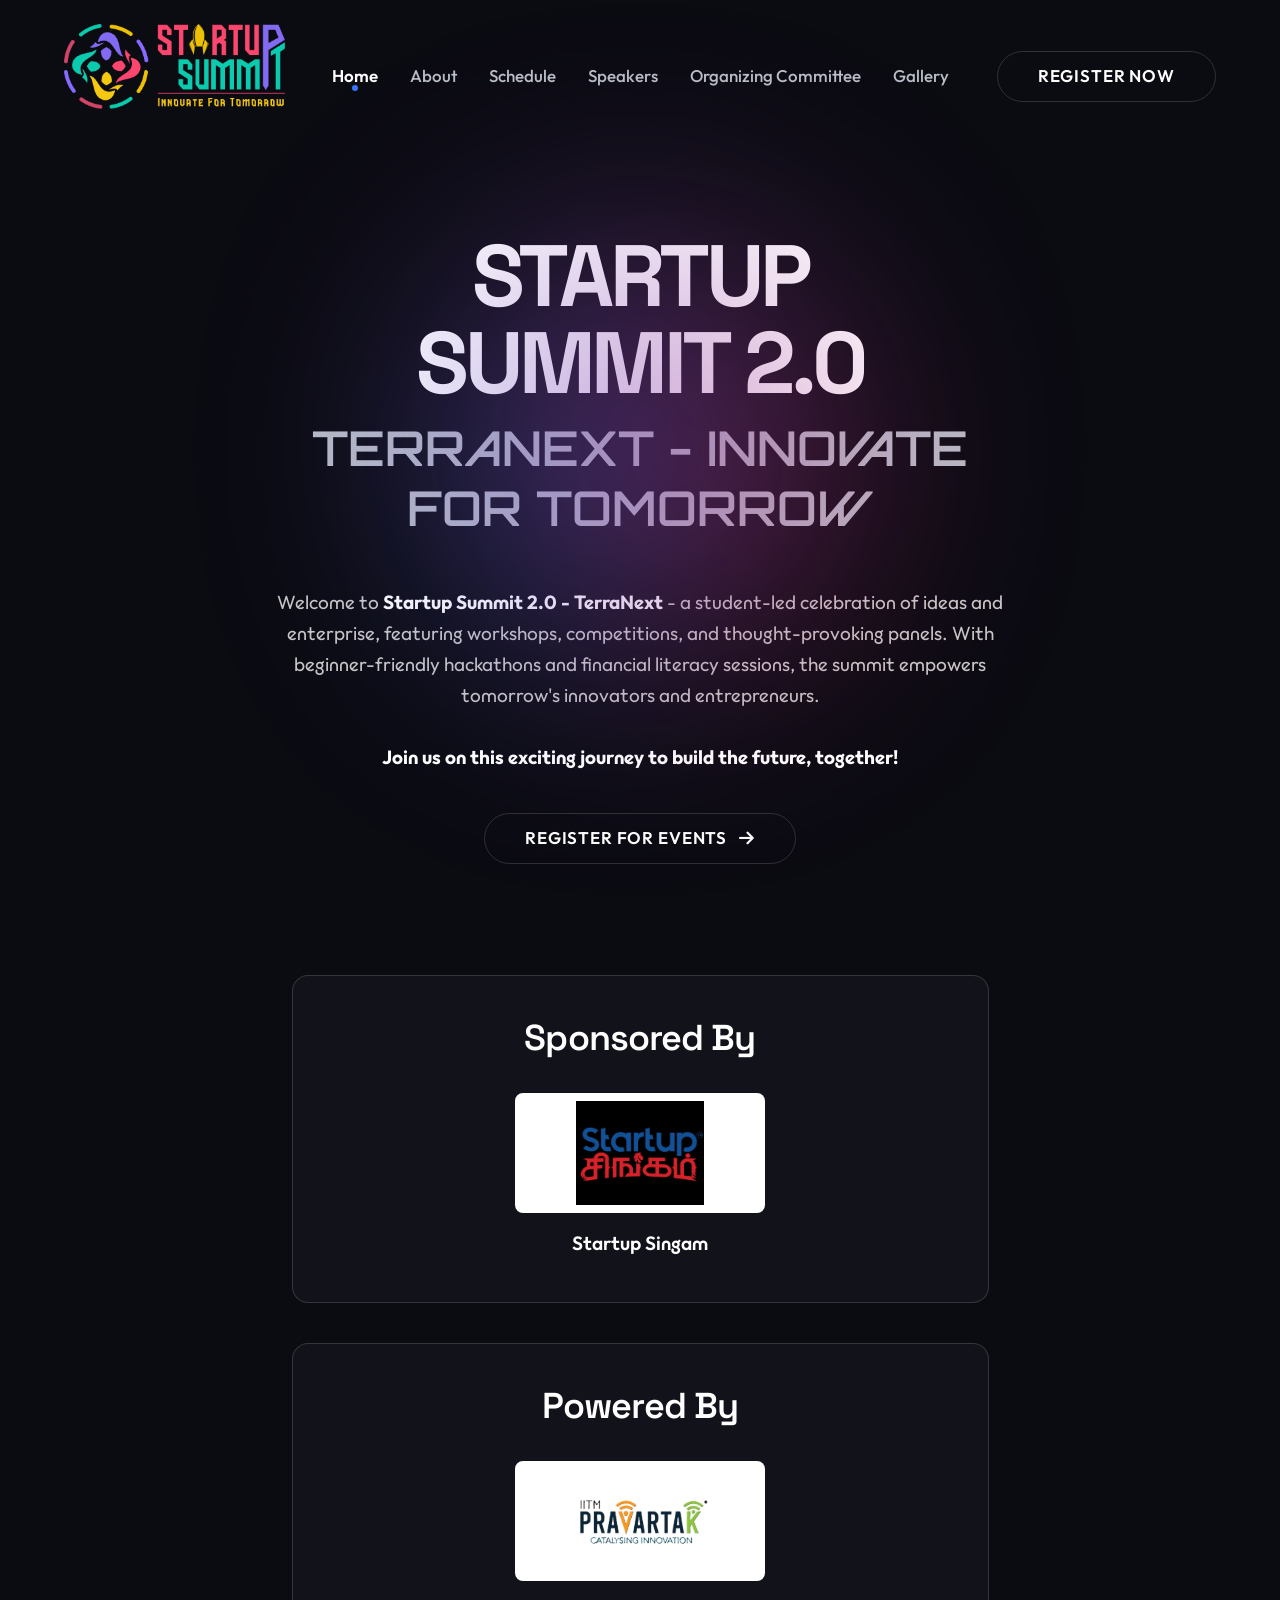
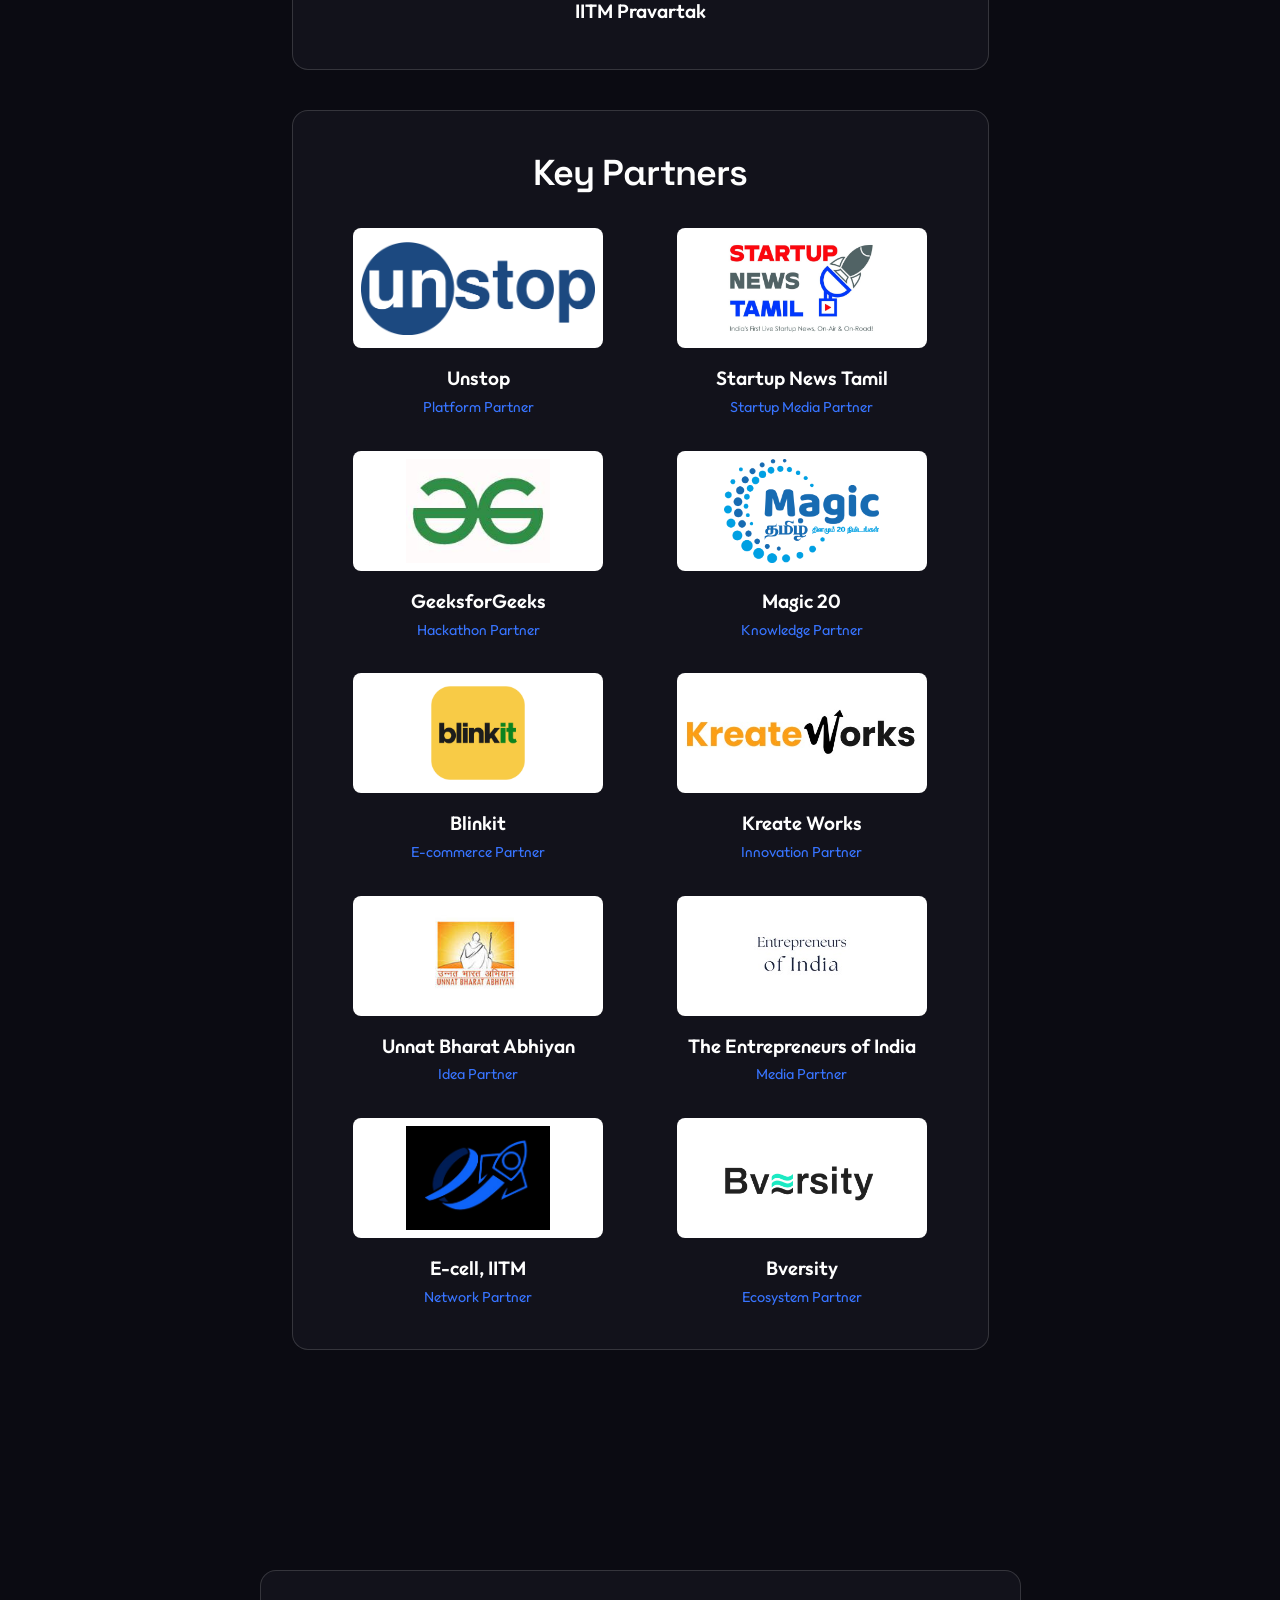
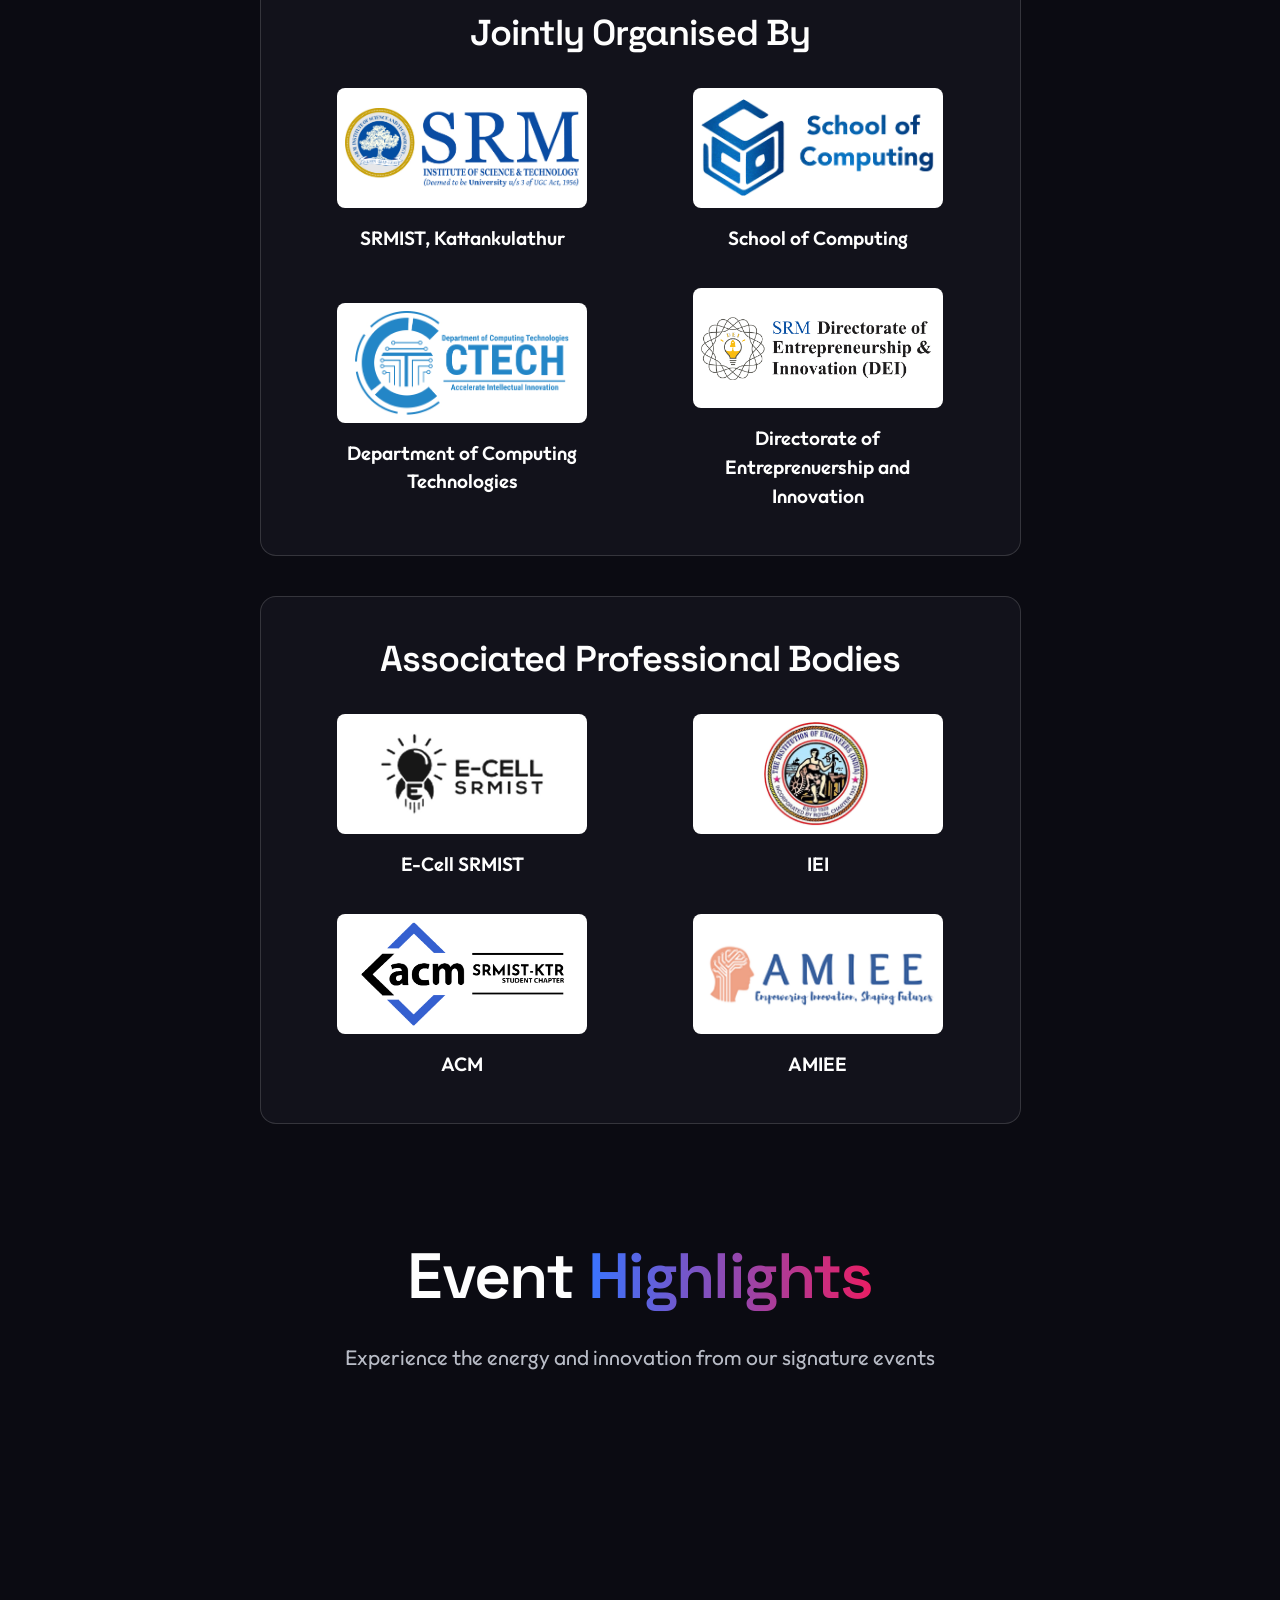
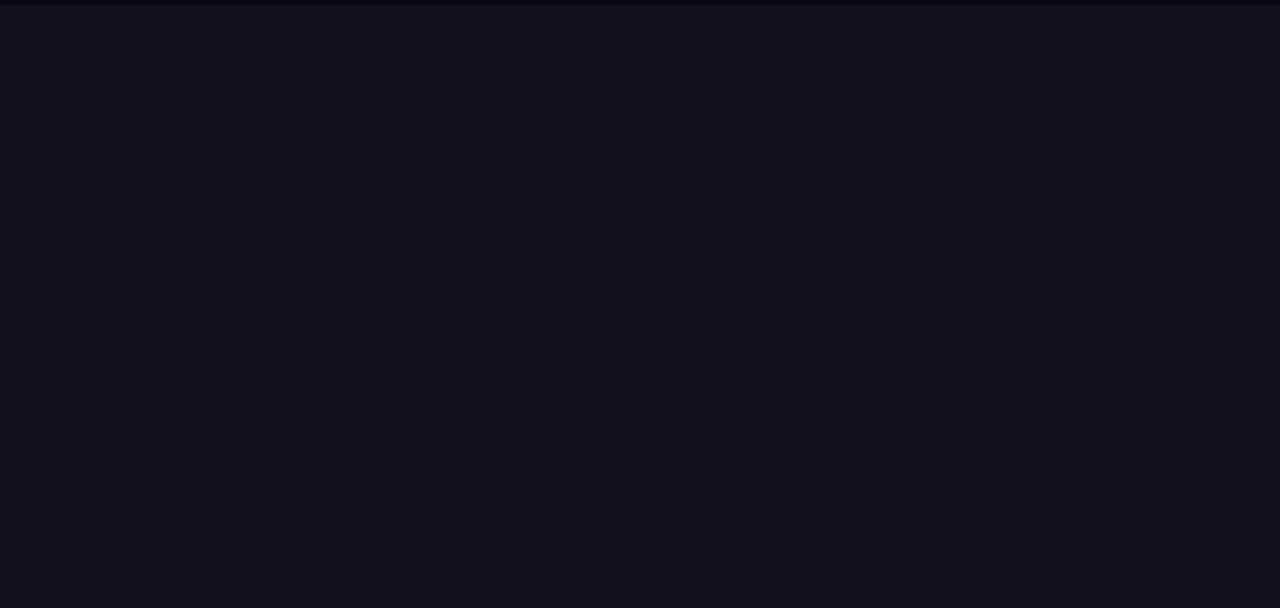
==== commit 50c0245c: "Replace speakers content with placeholder announcement Speaker lineup is being finalized, so hide al" ====
--- a/OfficialWebsite/index.html
+++ b/OfficialWebsite/index.html
@@ -88,6 +88,17 @@
                 </div>
                 </div>
 
+                <div class="sponsor-category-box reveal">
+                <h3 class="committee-subheading">Powered By</h3>
+                <div style="display: flex; justify-content: center;">
+                    <div class="sponsor-card">
+                        <div class="sponsor-logo-wrapper">
+                            <img src="photos/logo/IITMpravartak.jpg" alt="Sponsor Logo">
+                        </div>
+                        <h4>IITM Pravartak</h4>
+                    </div>
+                </div>
+                </div>
         
             <div class="sponsor-category-box reveal">
                 
@@ -103,11 +114,53 @@
                     </div>  
                     <div class="sponsor-card">
                         <div class="sponsor-logo-wrapper">
+                            <img src="photos/logo/startup news tamil logo.jpg" alt="Sponsor Logo">
+                        </div>
+                        <h4>Startup News Tamil</h4>
+                        <p>Startup Media Partner</p>
+                    </div>
+                    <div class="sponsor-card">
+                        <div class="sponsor-logo-wrapper">
                             <img src="photos/logo/gfg.jpeg" alt="GeeksforGeeks Logo">
                         </div>
                         <h4>GeeksforGeeks</h4>
                         <p>Hackathon Partner</p>
-                    </div>    
+                    </div>
+                    <div class="sponsor-card">
+                        <div class="sponsor-logo-wrapper">
+                            <img src="photos/logo/Magic Tamil.png" alt="Sponsor Logo">
+                        </div>
+                        <h4>Magic 20</h4>
+                        <p>Knowledge Partner</p>
+                    </div>   
+                     <div class="sponsor-card">
+                        <div class="sponsor-logo-wrapper">
+                            <img src="photos/logo/blinkit.png" alt="Sponsor Logo">
+                        </div>
+                        <h4>Blinkit</h4>
+                        <p>E-commerce Partner</p>
+                    </div>     
+                    <div class="sponsor-card">
+                        <div class="sponsor-logo-wrapper">
+                            <img src="photos/logo/Kreate Works.jpg" alt="Sponsor Logo">
+                        </div>
+                        <h4>Kreate Works</h4>
+                        <p>Innovation Partner</p>
+                    </div>
+                    <div class="sponsor-card">
+                        <div class="sponsor-logo-wrapper">
+                            <img style="max-height: 100%;"src="photos/logo/uba.jpeg" alt="UBA Logo">
+                        </div>
+                        <h4>Unnat Bharat Abhiyan</h4>
+                        <p>Idea Partner</p>
+                    </div>
+                    <div class="sponsor-card">
+                        <div class="sponsor-logo-wrapper">
+                            <img src="photos/logo/TEI.jpeg" alt="Sponsor Logo">
+                        </div>
+                        <h4>The Entrepreneurs of India</h4>
+                        <p>Media Partner</p>
+                    </div>
                     <div class="sponsor-card">
                         <div class="sponsor-logo-wrapper">
                             <img src="photos/logo/ecell.jpg" alt="Sponsor Logo">
@@ -117,10 +170,10 @@
                     </div>    
                     <div class="sponsor-card">
                         <div class="sponsor-logo-wrapper">
-                            <img src="photos/logo/Aaladipattiyar.png" alt="Aaladipattiyar Logo">
-                        </div>
-                        <h4>Aaladipattiyar</h4>
-                        <p>Hospitality Partner</p>
+                            <img src="photos/logo/bversity.png" alt="Sponsor Logo">
+                        </div>
+                        <h4>Bversity</h4>
+                        <p>Ecosystem Partner</p>
                     </div>                    
                 </div>
         </div>
@@ -298,7 +351,7 @@
         <section id="schedule" class="page">
             <div class="container">
                 <h2 class="section-title">Event <span>Schedule</span></h2>
-                <p class="section-subtitle">Join us for three exciting days of innovation from September 7-9, 2026</p>
+                <p class="section-subtitle">Join us for three exciting days of innovation from September 19-24, 2025</p>
                 <div class="schedule-filters" id="schedule-filters"></div>
                 
                 <div id="schedule-all" class="schedule-tab-content active">
@@ -326,8 +379,8 @@
         <section id="speakers" class="page">
             <div class="container">
                 <h2 class="section-title">Featured <span>Speakers</span></h2>
-                <p class="section-subtitle">Meet the visionaries, innovators, and industry leaders who will be sharing their insights and experiences at Startup Summit 1.0.</p>
-
+                <p class="section-subtitle">Speakers will be announced shortly.</p>
+<!--
                 <div class="committee-category-box reveal">
                     <h3 class="committee-subheading">Panel 1 : Funding the Future: Seed to Series</h3>
                     <div>
@@ -523,11 +576,11 @@
                                 <p class="bio">As the founder of Part Timer, Saranya Selvapandiyaan is pioneering a first-of-its-kind gig economy platform in India to empower the nation's youth. An MBA from the National University of Singapore, her journey also includes co-founding the successful hospitality marketplace, Elitedining Private Limited.</p>
                             </div>
                         </div>
-                        
-                    </div>
-                </div>
-
-                 <!--<p class="section-subtitle" style="margin-top: 4rem;">Full speaker lineup coming soon... Stay tuned for updates!</p>-->
+
+                    </div>
+                </div>
+-->
+
              </div>
         </section>
 
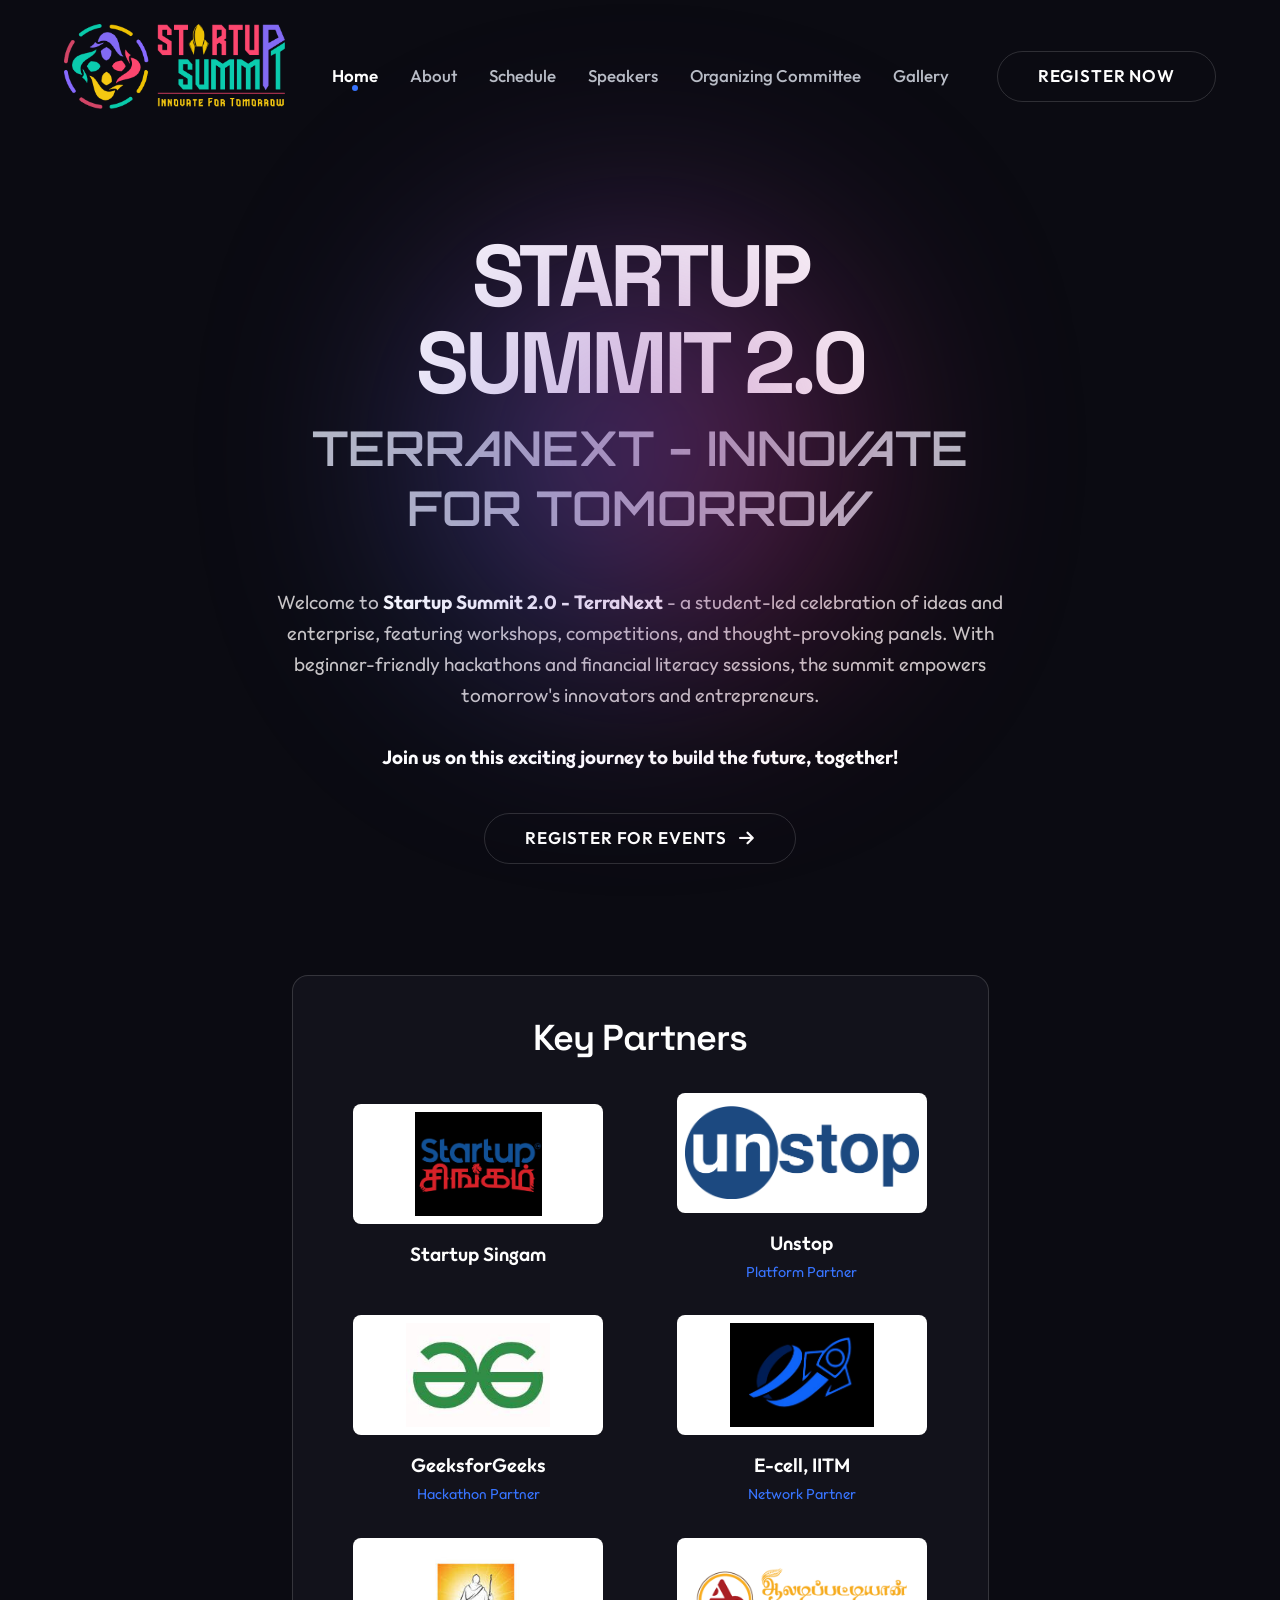
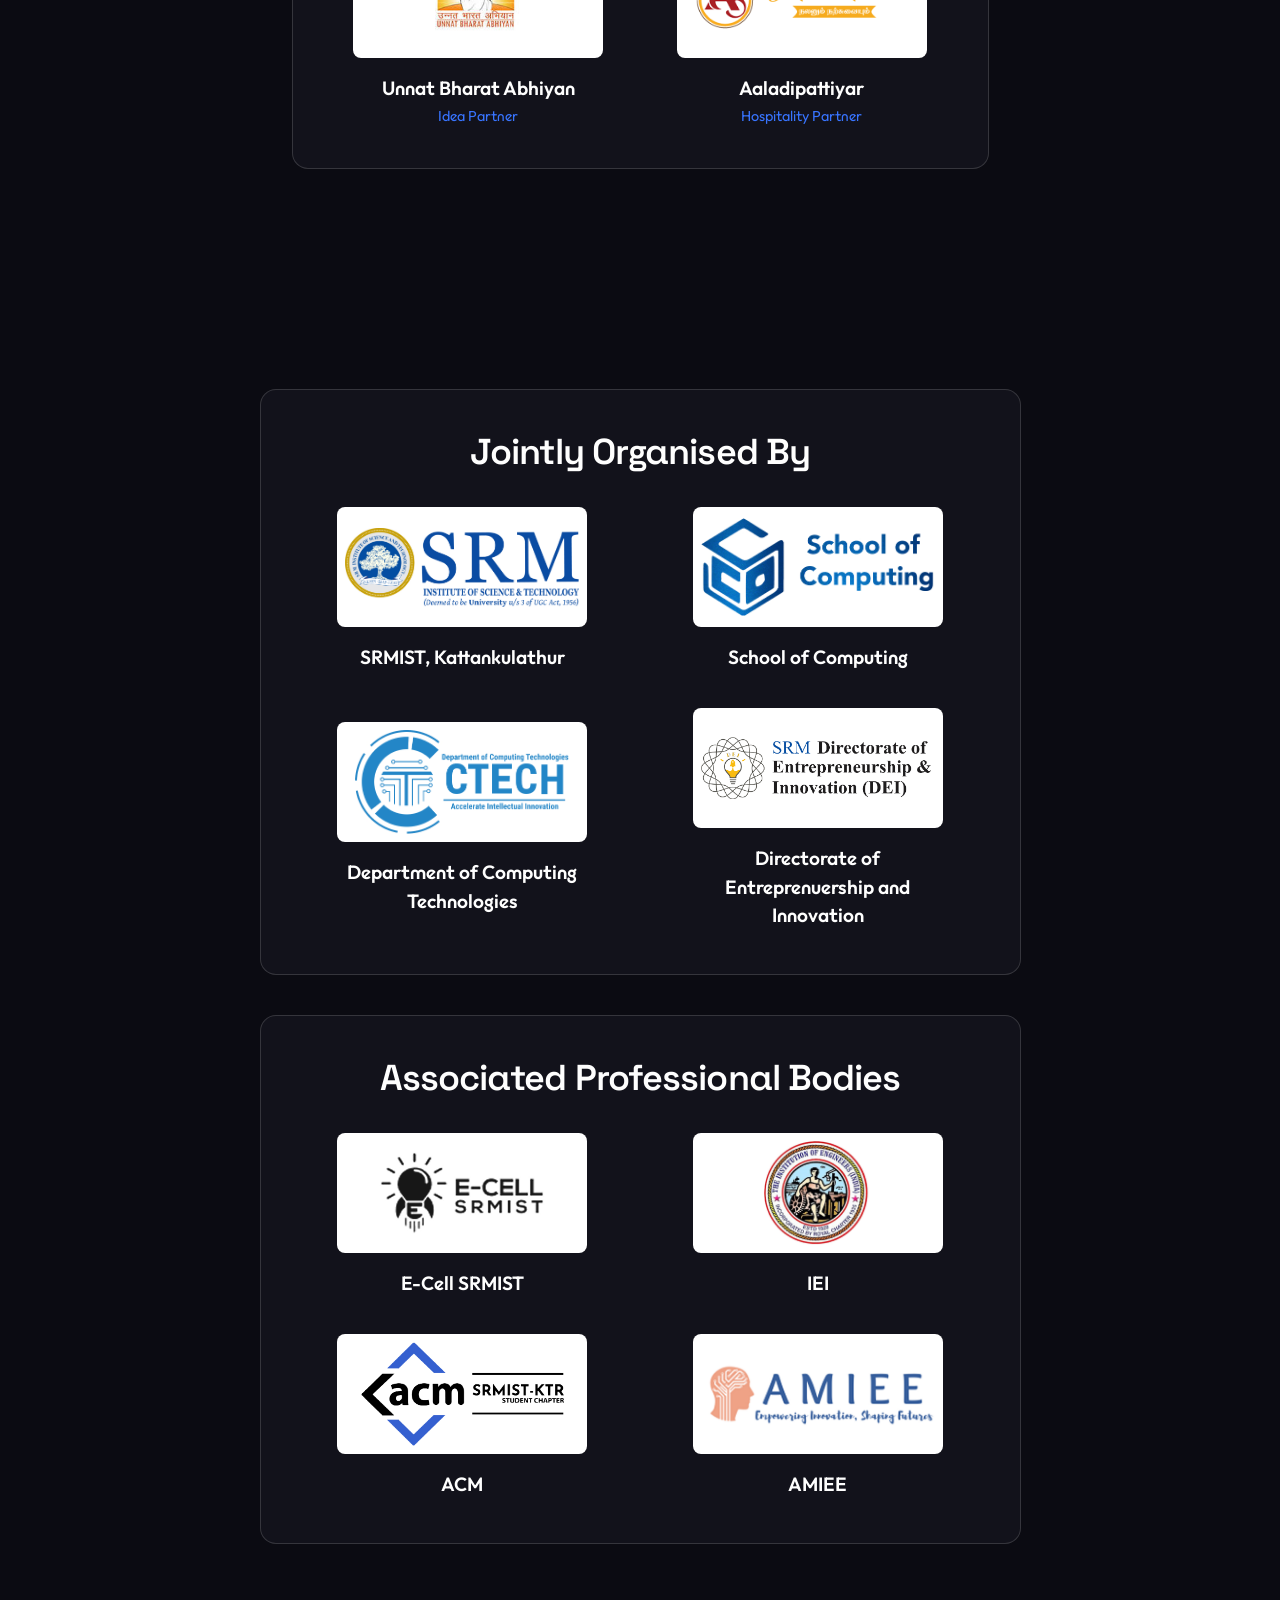
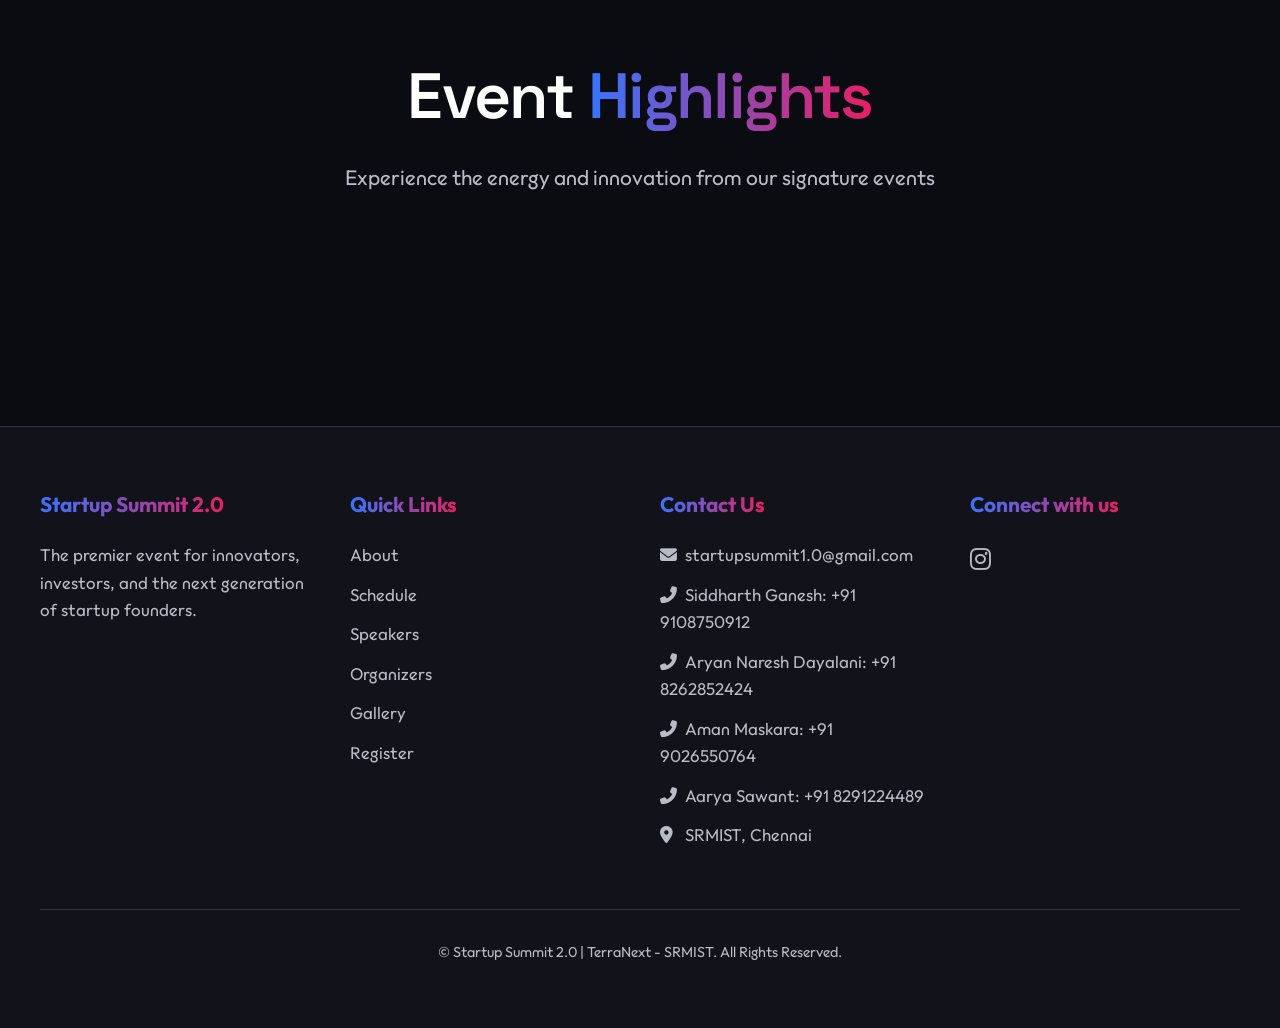
==== commit 7e52573a: "Update Startup Singam partner section" ====
--- a/OfficialWebsite/index.html
+++ b/OfficialWebsite/index.html
@@ -76,35 +76,17 @@
                 <div class="container" style="padding-top: 0;">
     <section class="sponsors-section">
         
-                <div class="sponsor-category-box reveal">
-                <h3 class="committee-subheading">Sponsored By</h3>
-                <div style="display: flex; justify-content: center;">
-                    <div class="sponsor-card" >
-                        <div class="sponsor-logo-wrapper">
-                            <img src="photos/logo/startupSingam.jpg" alt="Startup Singam">
-                        </div>
-                        <h4>Startup Singam</h4>
-                    </div>
-                </div>
-                </div>
-
-                <div class="sponsor-category-box reveal">
-                <h3 class="committee-subheading">Powered By</h3>
-                <div style="display: flex; justify-content: center;">
-                    <div class="sponsor-card">
-                        <div class="sponsor-logo-wrapper">
-                            <img src="photos/logo/IITMpravartak.jpg" alt="Sponsor Logo">
-                        </div>
-                        <h4>IITM Pravartak</h4>
-                    </div>
-                </div>
-                </div>
-        
             <div class="sponsor-category-box reveal">
                 
                 
                 <h3 class="committee-subheading">Key Partners</h3>
                 <div class="sponsors-grid sponsors-grid-2x2">
+                    <div class="sponsor-card">
+                        <div class="sponsor-logo-wrapper">
+                            <img src="photos/logo/startupSingam.jpg" alt="Startup Singam">
+                        </div>
+                        <h4>Startup Singam</h4>
+                    </div>
                     <div class="sponsor-card">
                         <div class="sponsor-logo-wrapper">
                             <img src="photos/logo/Unstop-Logo-Blue-Medium.png" alt="Unstop Logo">
@@ -114,66 +96,31 @@
                     </div>  
                     <div class="sponsor-card">
                         <div class="sponsor-logo-wrapper">
-                            <img src="photos/logo/startup news tamil logo.jpg" alt="Sponsor Logo">
-                        </div>
-                        <h4>Startup News Tamil</h4>
-                        <p>Startup Media Partner</p>
-                    </div>
-                    <div class="sponsor-card">
-                        <div class="sponsor-logo-wrapper">
                             <img src="photos/logo/gfg.jpeg" alt="GeeksforGeeks Logo">
                         </div>
                         <h4>GeeksforGeeks</h4>
                         <p>Hackathon Partner</p>
-                    </div>
-                    <div class="sponsor-card">
-                        <div class="sponsor-logo-wrapper">
-                            <img src="photos/logo/Magic Tamil.png" alt="Sponsor Logo">
-                        </div>
-                        <h4>Magic 20</h4>
-                        <p>Knowledge Partner</p>
-                    </div>   
-                     <div class="sponsor-card">
-                        <div class="sponsor-logo-wrapper">
-                            <img src="photos/logo/blinkit.png" alt="Sponsor Logo">
-                        </div>
-                        <h4>Blinkit</h4>
-                        <p>E-commerce Partner</p>
-                    </div>     
-                    <div class="sponsor-card">
-                        <div class="sponsor-logo-wrapper">
-                            <img src="photos/logo/Kreate Works.jpg" alt="Sponsor Logo">
-                        </div>
-                        <h4>Kreate Works</h4>
-                        <p>Innovation Partner</p>
-                    </div>
-                    <div class="sponsor-card">
-                        <div class="sponsor-logo-wrapper">
-                            <img style="max-height: 100%;"src="photos/logo/uba.jpeg" alt="UBA Logo">
+                    </div>    
+                    <div class="sponsor-card">
+                        <div class="sponsor-logo-wrapper">
+                            <img src="photos/logo/ecell.jpg" alt="Sponsor Logo">
+                        </div>
+                        <h4>E-cell, IITM</h4>
+                        <p>Network Partner</p>
+                    </div>  
+                    <div class="sponsor-card">
+                        <div class="sponsor-logo-wrapper">
+                            <img style="max-height: 100%;" src="photos/logo/uba.jpeg" alt="UBA Logo">
                         </div>
                         <h4>Unnat Bharat Abhiyan</h4>
                         <p>Idea Partner</p>
-                    </div>
-                    <div class="sponsor-card">
-                        <div class="sponsor-logo-wrapper">
-                            <img src="photos/logo/TEI.jpeg" alt="Sponsor Logo">
-                        </div>
-                        <h4>The Entrepreneurs of India</h4>
-                        <p>Media Partner</p>
-                    </div>
-                    <div class="sponsor-card">
-                        <div class="sponsor-logo-wrapper">
-                            <img src="photos/logo/ecell.jpg" alt="Sponsor Logo">
-                        </div>
-                        <h4>E-cell, IITM</h4>
-                        <p>Network Partner</p>
-                    </div>    
-                    <div class="sponsor-card">
-                        <div class="sponsor-logo-wrapper">
-                            <img src="photos/logo/bversity.png" alt="Sponsor Logo">
-                        </div>
-                        <h4>Bversity</h4>
-                        <p>Ecosystem Partner</p>
+                    </div>  
+                    <div class="sponsor-card">
+                        <div class="sponsor-logo-wrapper">
+                            <img src="photos/logo/Aaladipattiyar.png" alt="Aaladipattiyar Logo">
+                        </div>
+                        <h4>Aaladipattiyar</h4>
+                        <p>Hospitality Partner</p>
                     </div>                    
                 </div>
         </div>
@@ -351,7 +298,7 @@
         <section id="schedule" class="page">
             <div class="container">
                 <h2 class="section-title">Event <span>Schedule</span></h2>
-                <p class="section-subtitle">Join us for three exciting days of innovation from September 19-24, 2025</p>
+                <p class="section-subtitle">Join us for three exciting days of innovation from September 7-9, 2026</p>
                 <div class="schedule-filters" id="schedule-filters"></div>
                 
                 <div id="schedule-all" class="schedule-tab-content active">
@@ -379,8 +326,8 @@
         <section id="speakers" class="page">
             <div class="container">
                 <h2 class="section-title">Featured <span>Speakers</span></h2>
-                <p class="section-subtitle">Speakers will be announced shortly.</p>
-<!--
+                <p class="section-subtitle">Meet the visionaries, innovators, and industry leaders who will be sharing their insights and experiences at Startup Summit 1.0.</p>
+
                 <div class="committee-category-box reveal">
                     <h3 class="committee-subheading">Panel 1 : Funding the Future: Seed to Series</h3>
                     <div>
@@ -576,11 +523,11 @@
                                 <p class="bio">As the founder of Part Timer, Saranya Selvapandiyaan is pioneering a first-of-its-kind gig economy platform in India to empower the nation's youth. An MBA from the National University of Singapore, her journey also includes co-founding the successful hospitality marketplace, Elitedining Private Limited.</p>
                             </div>
                         </div>
-
-                    </div>
-                </div>
--->
-
+                        
+                    </div>
+                </div>
+
+                 <!--<p class="section-subtitle" style="margin-top: 4rem;">Full speaker lineup coming soon... Stay tuned for updates!</p>-->
              </div>
         </section>
 
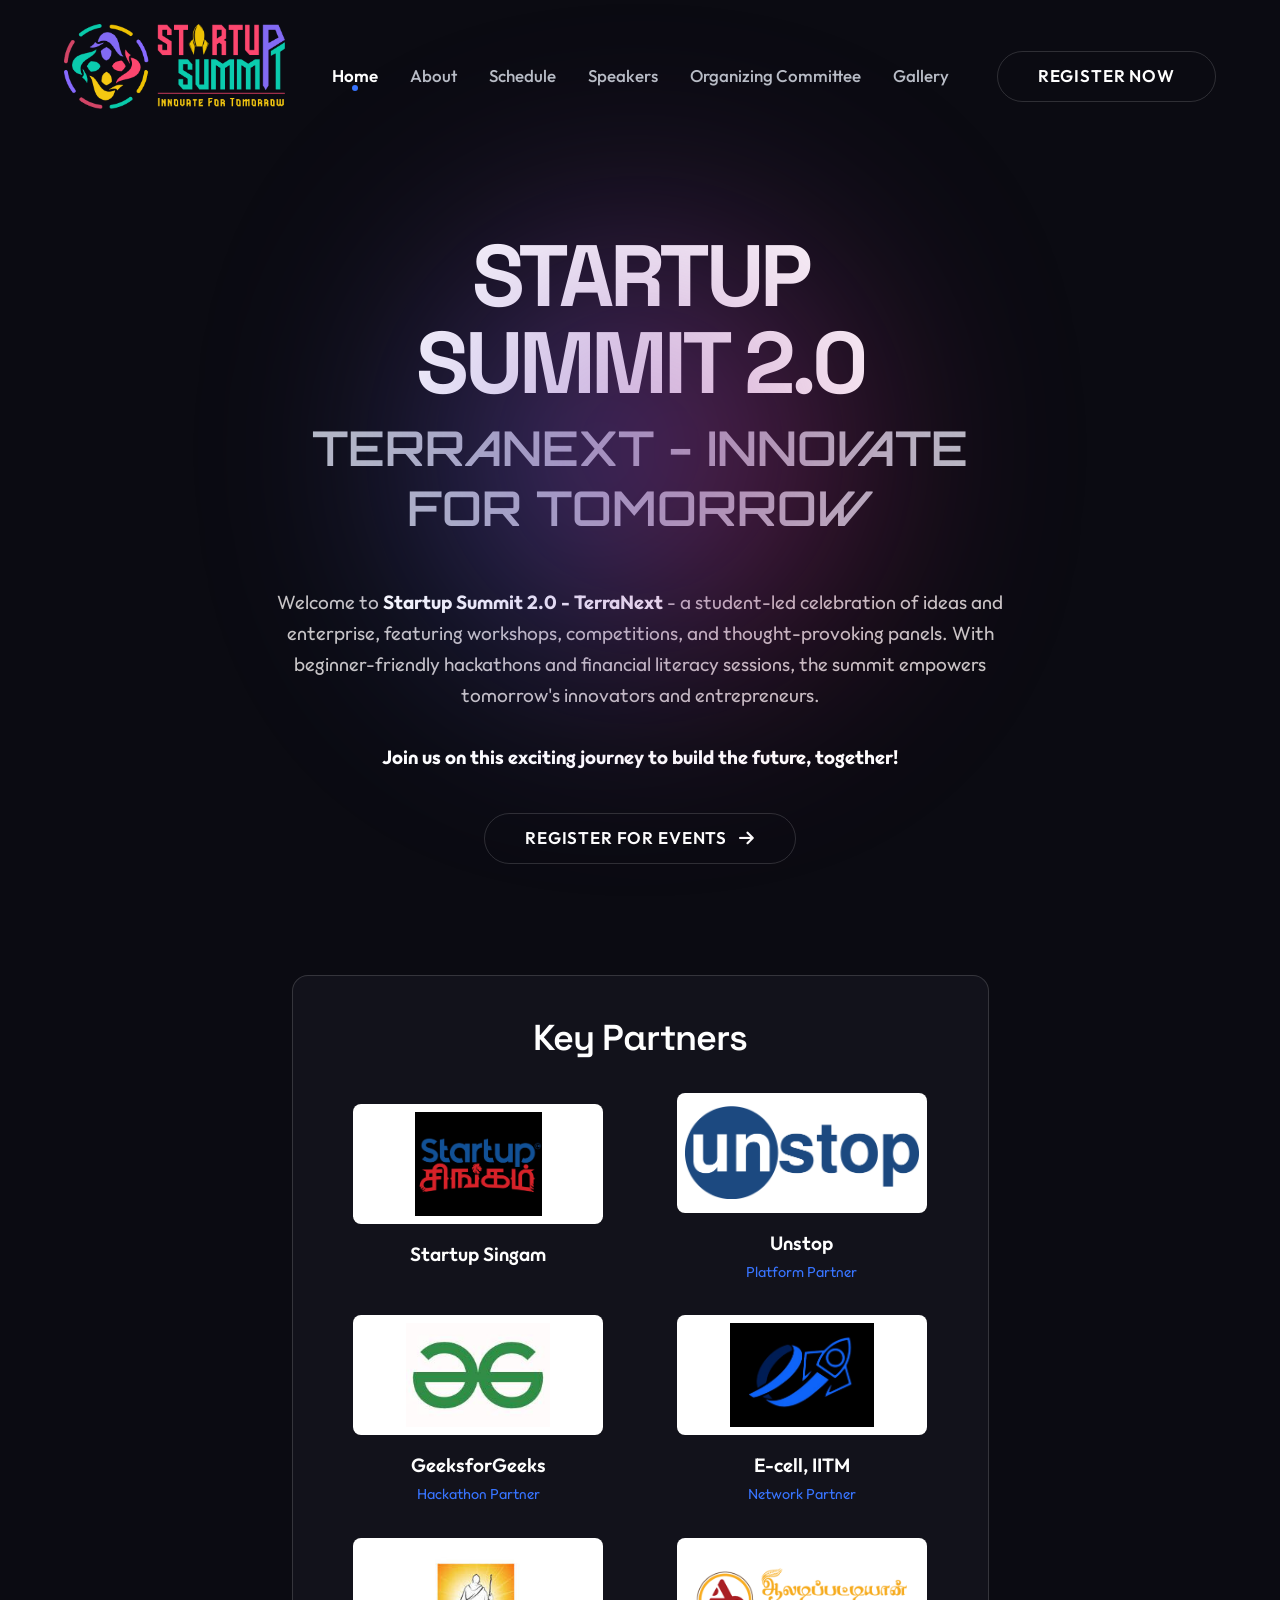
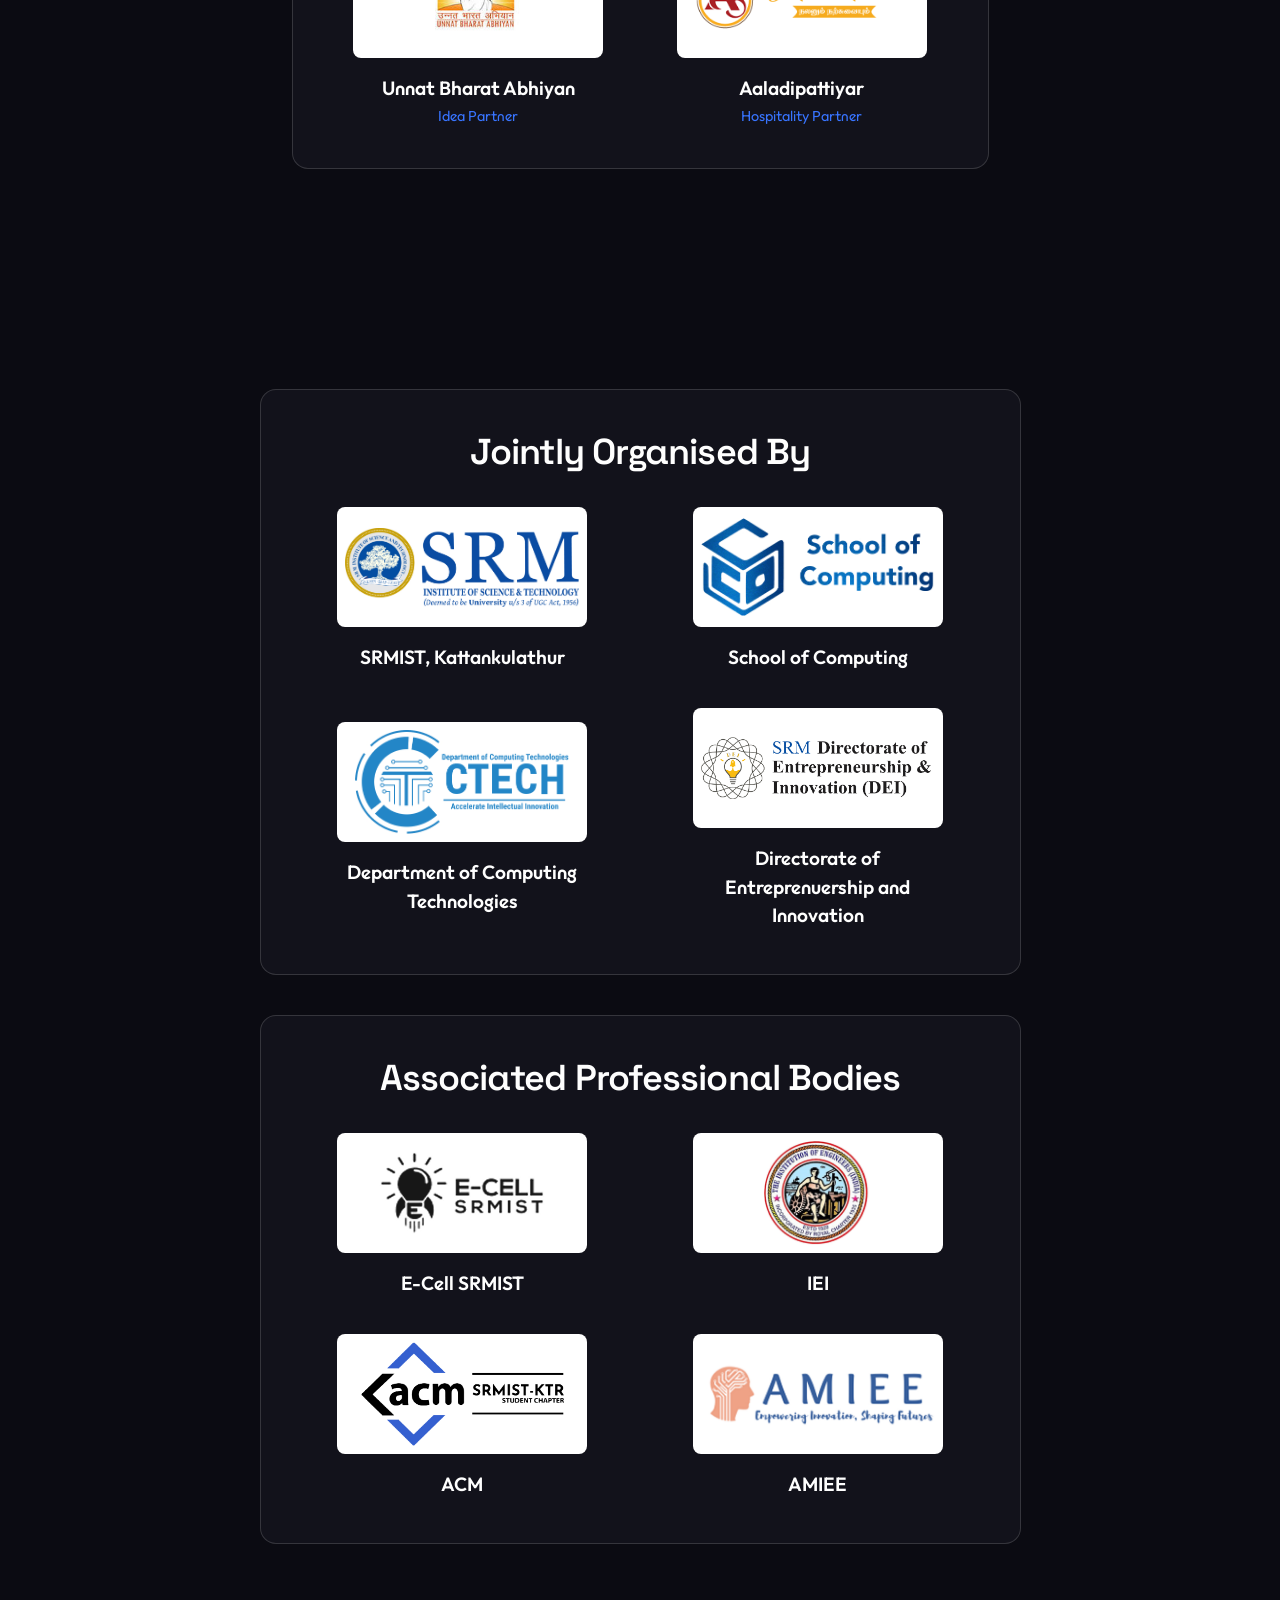
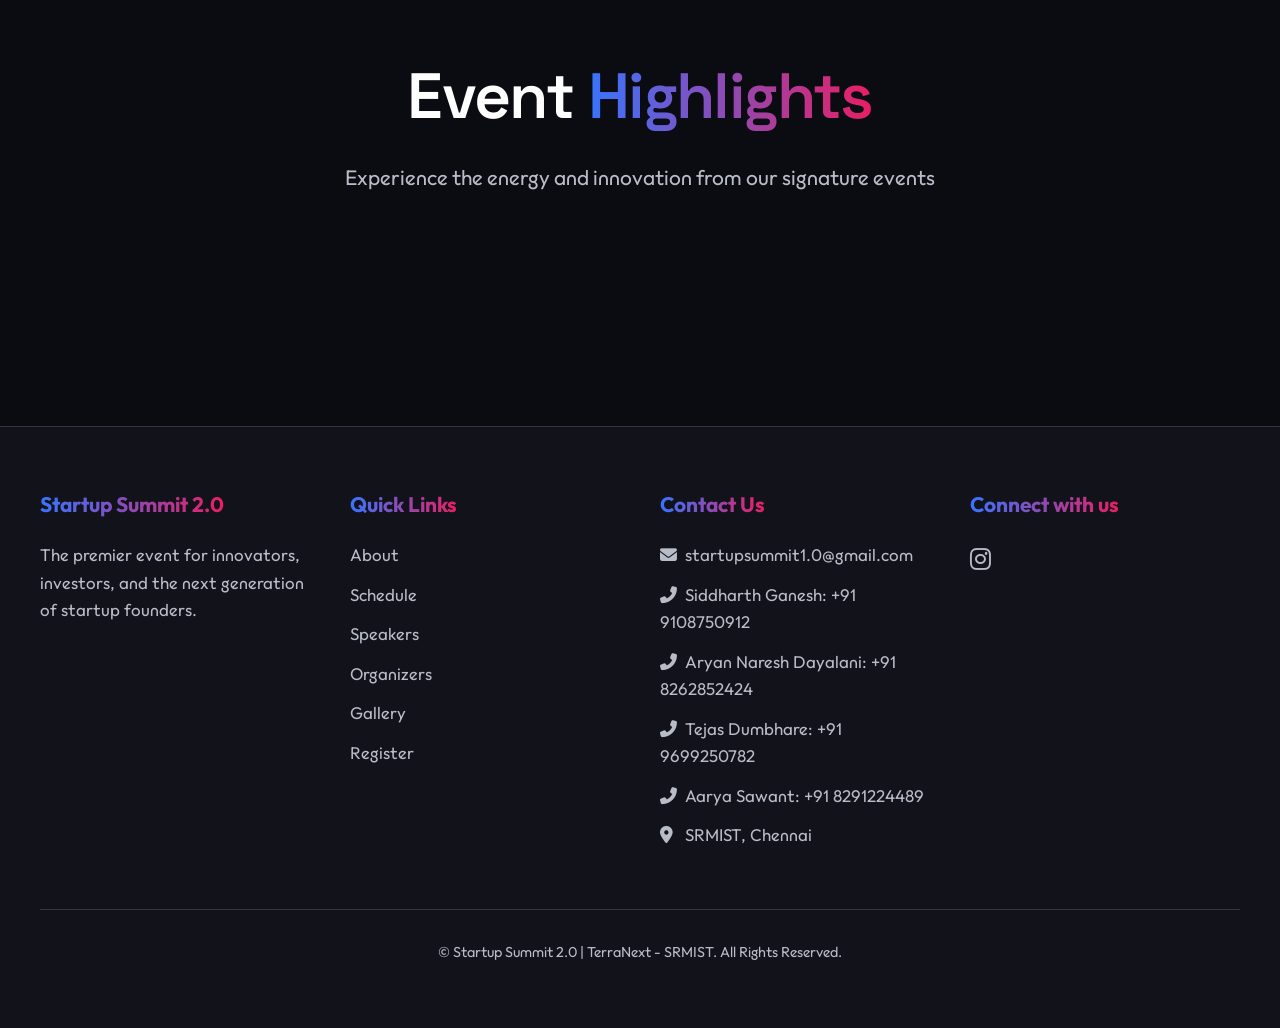
==== commit 493329d2: "added tejas's name nd number in footer" ====
--- a/OfficialWebsite/index.html
+++ b/OfficialWebsite/index.html
@@ -598,7 +598,7 @@
                     <li><i class="fas fa-envelope" style="margin-right: 0.5rem;"></i>startupsummit1.0@gmail.com</li>
                     <li><i class="fas fa-phone-alt" style="margin-right: 0.5rem;"></i>Siddharth Ganesh: +91 9108750912</li>
                     <li><i class="fas fa-phone-alt" style="margin-right: 0.5rem;"></i>Aryan Naresh Dayalani: +91 8262852424</li>
-                    <li><i class="fas fa-phone-alt" style="margin-right: 0.5rem;"></i>Aman Maskara: +91 9026550764</li>
+                    <li><i class="fas fa-phone-alt" style="margin-right: 0.5rem;"></i>Tejas Dumbhare: +91 9699250782</li>
                     <li><i class="fas fa-phone-alt" style="margin-right: 0.5rem;"></i>Aarya Sawant: +91 8291224489</li>
                     <li><i class="fas fa-map-marker-alt" style="margin-right: 0.5rem;"></i> SRMIST, Chennai</li>
                 </ul>
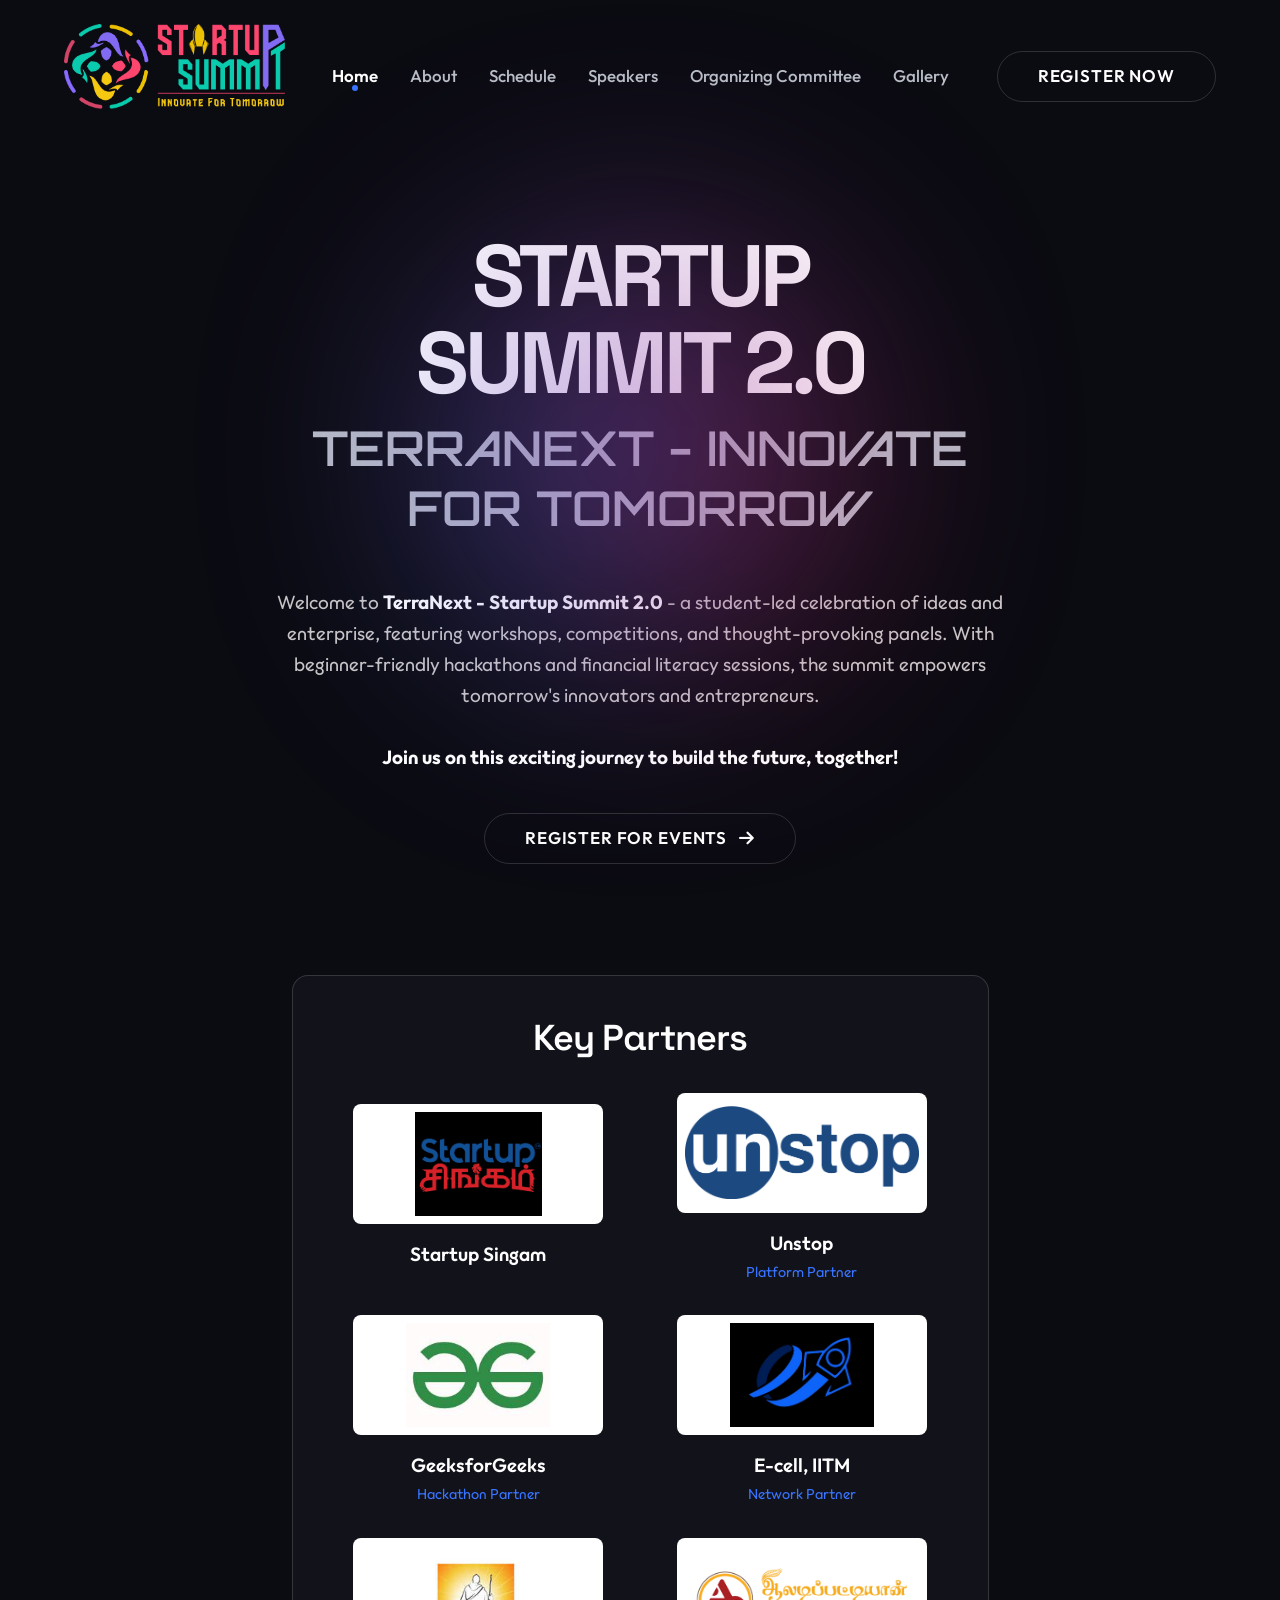
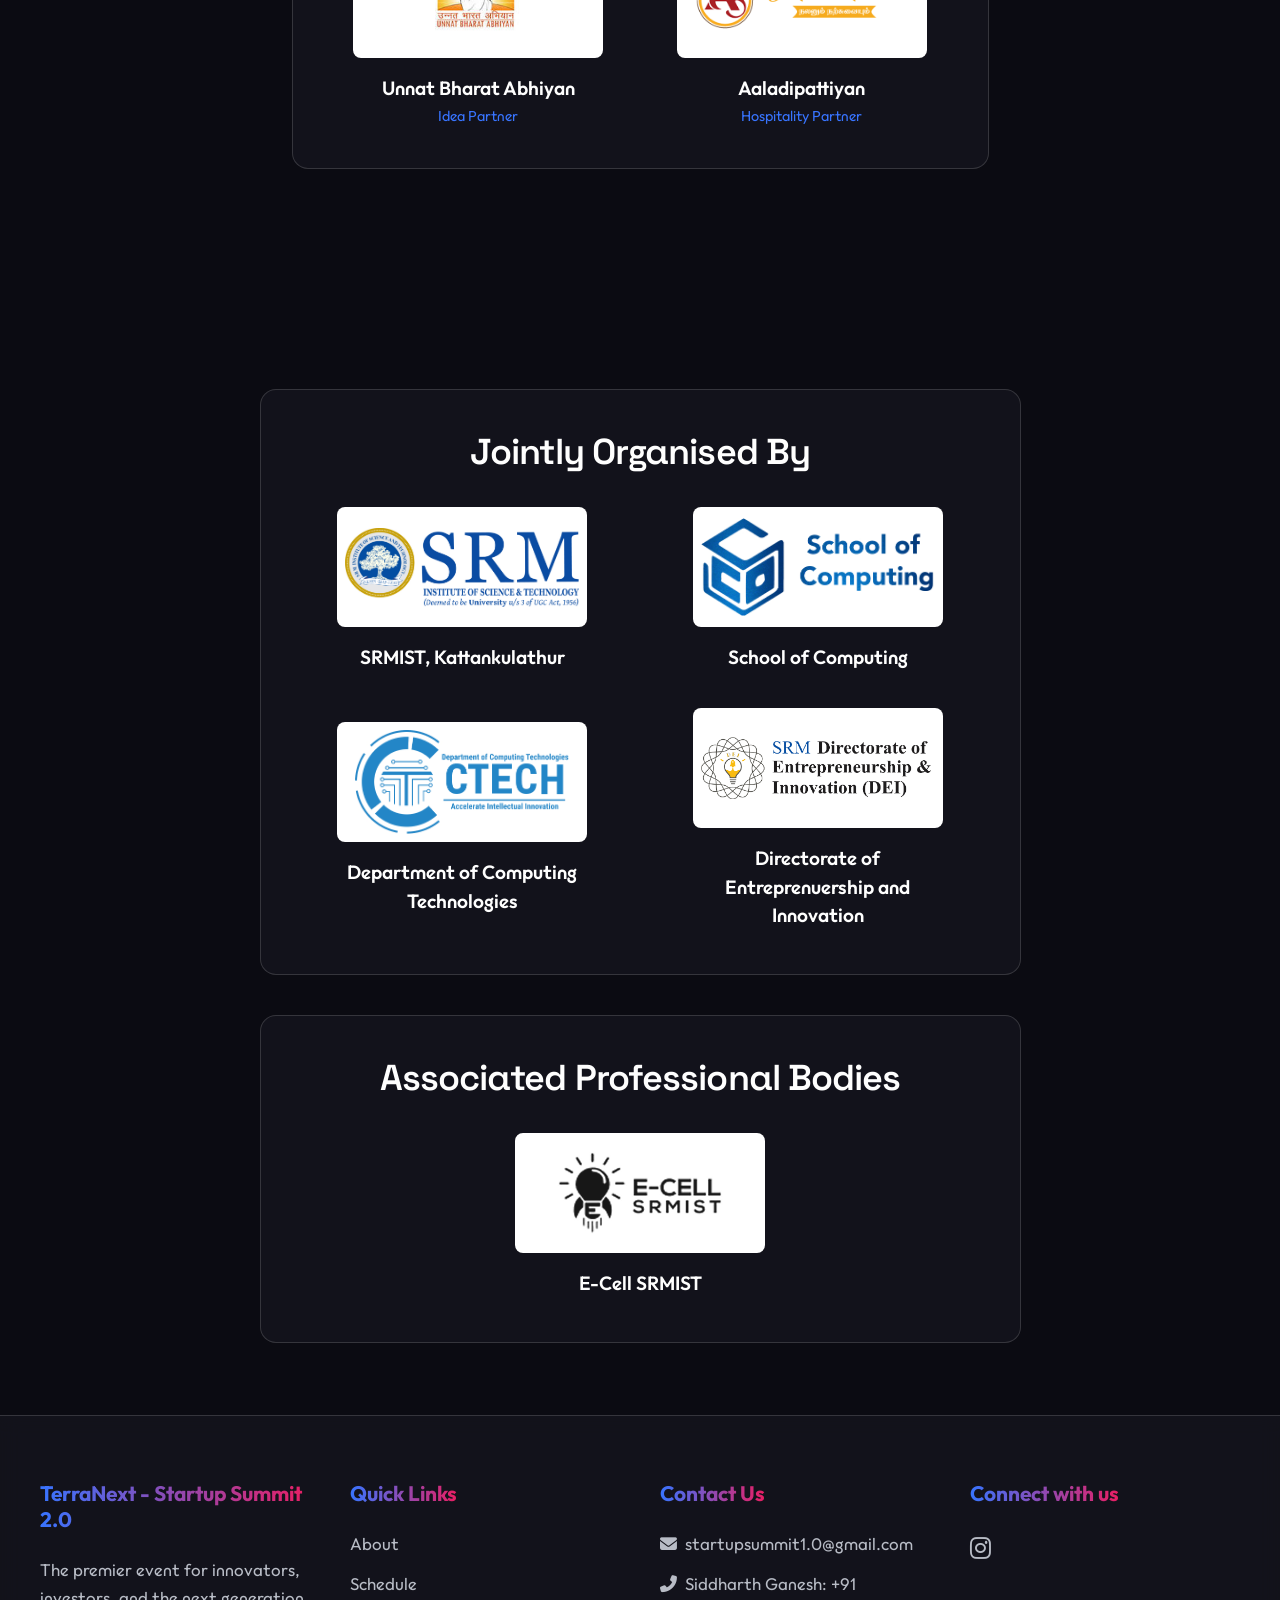
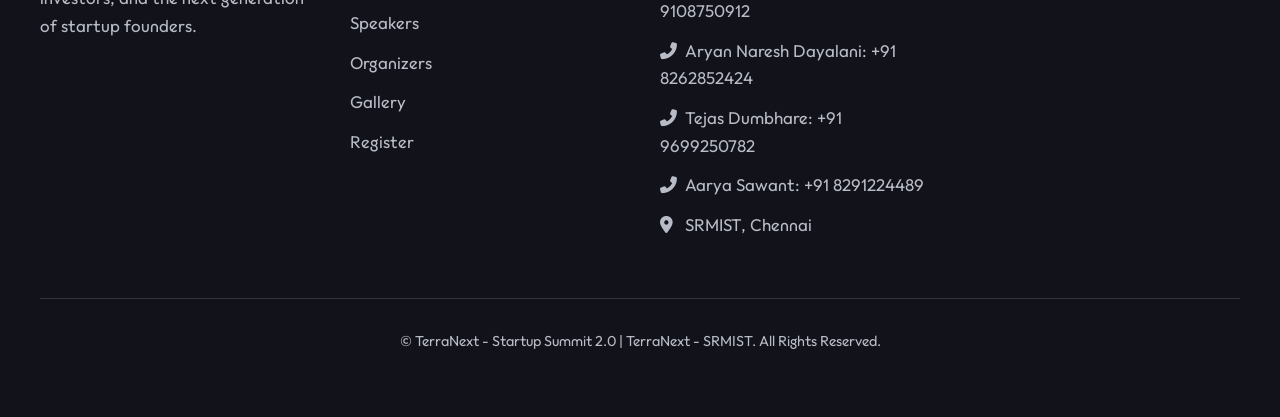
==== commit 03edd9b9: "Update website content and layout" ====
--- a/OfficialWebsite/index.html
+++ b/OfficialWebsite/index.html
@@ -66,7 +66,7 @@
                 <h3 class="hero-sub-title">TerraNext - Innovate For Tomorrow</h3>
                 <br>
                 <p style="color: #cac7c7;"class="hero-subtitle">
-                    Welcome to <strong style="color:#fff">Startup Summit 2.0 - TerraNext</strong> - a student-led celebration of ideas and enterprise, featuring workshops, competitions, and thought-provoking panels. With beginner-friendly hackathons and financial literacy sessions, the summit empowers tomorrow's innovators and entrepreneurs. <br><br> <strong style="color:#fff">Join us on this exciting journey to build the future, together!</strong>
+                    Welcome to <strong style="color:#fff">TerraNext - Startup Summit 2.0</strong> - a student-led celebration of ideas and enterprise, featuring workshops, competitions, and thought-provoking panels. With beginner-friendly hackathons and financial literacy sessions, the summit empowers tomorrow's innovators and entrepreneurs. <br><br> <strong style="color:#fff">Join us on this exciting journey to build the future, together!</strong>
                 </p>
                 <div class="hero-cta">
                     <a href="#registration" class="btn page-router">Register For Events <i class="fas fa-arrow-right"></i></a>
@@ -119,7 +119,7 @@
                         <div class="sponsor-logo-wrapper">
                             <img src="photos/logo/Aaladipattiyar.png" alt="Aaladipattiyar Logo">
                         </div>
-                        <h4>Aaladipattiyar</h4>
+                        <h4>Aaladipattiyan</h4>
                         <p>Hospitality Partner</p>
                     </div>                    
                 </div>
@@ -162,56 +162,39 @@
 
             <div class="sponsor-category-box reveal">
                 <h3 class="committee-subheading">Associated Professional Bodies</h3>
-                <div class="sponsors-grid sponsors-grid-2x2">
+                <div class="sponsors-grid sponsors-grid-2x2 associated-body-single">
                     <div class="sponsor-card">
                         <div class="sponsor-logo-wrapper">
                              <img src="photos/logo/Ecell logo.jpg" alt="E-cell Logo">
                         </div>
                         <h4>E-Cell SRMIST</h4>
                     </div>
-                    <div class="sponsor-card">
-                        <div class="sponsor-logo-wrapper">
-                             <img src="photos/logo/iei logo.jpg" alt="IEI Logo">
-                        </div>
-                        <h4>IEI</h4>
-                    </div>
-                    <div class="sponsor-card">
-                        <div class="sponsor-logo-wrapper">
-                           <img src="photos/logo/ACM LOGO.jpg" alt="ACM Logo">
-                        </div>
-                        <h4>ACM</h4>
-                    </div>
-                     <div class="sponsor-card">
-                        <div class="sponsor-logo-wrapper">
-                           <img src="photos/logo/Aimee-logo 2.jpg" alt="AMIEE Logo">
-                        </div>
-                        <h4>AMIEE</h4>
-                    </div>
+                    
                 </div>
             </div>
             
-                <!-- Event Photos Carousel -->
-                <div class="event-carousel-section reveal">
-                    <h2 class="section-title">Event <span>Highlights</span></h2>
-                    <p class="section-subtitle">Experience the energy and innovation from our signature events</p>
-                    
-                    <div class="carousel-container">
-                        <div class="carousel-wrapper" id="carousel-wrapper">
-                            <!-- Carousel slides will be dynamically inserted here -->
-                        </div>
-                        
-                        <button class="carousel-nav prev" id="carousel-prev" aria-label="Previous Slide">
-                            <i class="fas fa-chevron-left"></i>
-                        </button>
-                        <button class="carousel-nav next" id="carousel-next" aria-label="Next Slide">
-                            <i class="fas fa-chevron-right"></i>
-                        </button>
-                    </div>
-                    
-                    <div class="carousel-indicators" id="carousel-indicators">
-                        <!-- Indicators will be dynamically inserted here -->
-                    </div>
-                </div>
+                <!-- Event Photos Carousel temporarily disabled
+<div class="event-carousel-section reveal">
+    <h2 class="section-title">Event <span>Highlights</span></h2>
+    <p class="section-subtitle">Experience the energy and innovation from our signature events</p>
+
+    <div class="carousel-container">
+        <div class="carousel-wrapper" id="carousel-wrapper">
+        </div>
+
+        <button class="carousel-nav prev" id="carousel-prev" aria-label="Previous Slide">
+            <i class="fas fa-chevron-left"></i>
+        </button>
+
+        <button class="carousel-nav next" id="carousel-next" aria-label="Next Slide">
+            <i class="fas fa-chevron-right"></i>
+        </button>
+    </div>
+
+    <div class="carousel-indicators" id="carousel-indicators">
+    </div>
+</div>
+-->
             </div>
         </section>
     </div>
@@ -326,8 +309,8 @@
         <section id="speakers" class="page">
             <div class="container">
                 <h2 class="section-title">Featured <span>Speakers</span></h2>
-                <p class="section-subtitle">Meet the visionaries, innovators, and industry leaders who will be sharing their insights and experiences at Startup Summit 1.0.</p>
-
+                <p class="section-subtitle">Speakers will be announced shortly.</p>
+<!--
                 <div class="committee-category-box reveal">
                     <h3 class="committee-subheading">Panel 1 : Funding the Future: Seed to Series</h3>
                     <div>
@@ -523,11 +506,11 @@
                                 <p class="bio">As the founder of Part Timer, Saranya Selvapandiyaan is pioneering a first-of-its-kind gig economy platform in India to empower the nation's youth. An MBA from the National University of Singapore, her journey also includes co-founding the successful hospitality marketplace, Elitedining Private Limited.</p>
                             </div>
                         </div>
-                        
-                    </div>
-                </div>
-
-                 <!--<p class="section-subtitle" style="margin-top: 4rem;">Full speaker lineup coming soon... Stay tuned for updates!</p>-->
+
+                    </div>
+                </div>
+-->
+
              </div>
         </section>
 
@@ -577,7 +560,7 @@
     <footer class="site-footer" id="contact">
         <div class="footer-grid">
             <div class="footer-col">
-                <h4>Startup Summit 2.0</h4>
+                <h4>TerraNext - Startup Summit 2.0</h4>
                 <p>The premier event for innovators, investors, and the next generation of startup founders.</p>
             </div>
              <div class="footer-col">
@@ -611,7 +594,7 @@
             </div>
         </div>
         <div class="footer-bottom">
-            © Startup Summit 2.0 | TerraNext - SRMIST. All Rights Reserved.
+            © TerraNext - Startup Summit 2.0 | TerraNext - SRMIST. All Rights Reserved.
         </div>
     </footer>
     
--- a/OfficialWebsite/css/styles.css
+++ b/OfficialWebsite/css/styles.css
@@ -2287,6 +2287,17 @@
      }
  }
 
+ .associated-body-single {
+    display: flex;
+    justify-content: center;
+    align-items: center;
+    width: 100%;
+}
+
+.associated-body-single .sponsor-card {
+    margin: 0 auto;
+}
+
  /* QR Code Container Styles */
  .qr-code-container {
      margin-top: 1.5rem;
